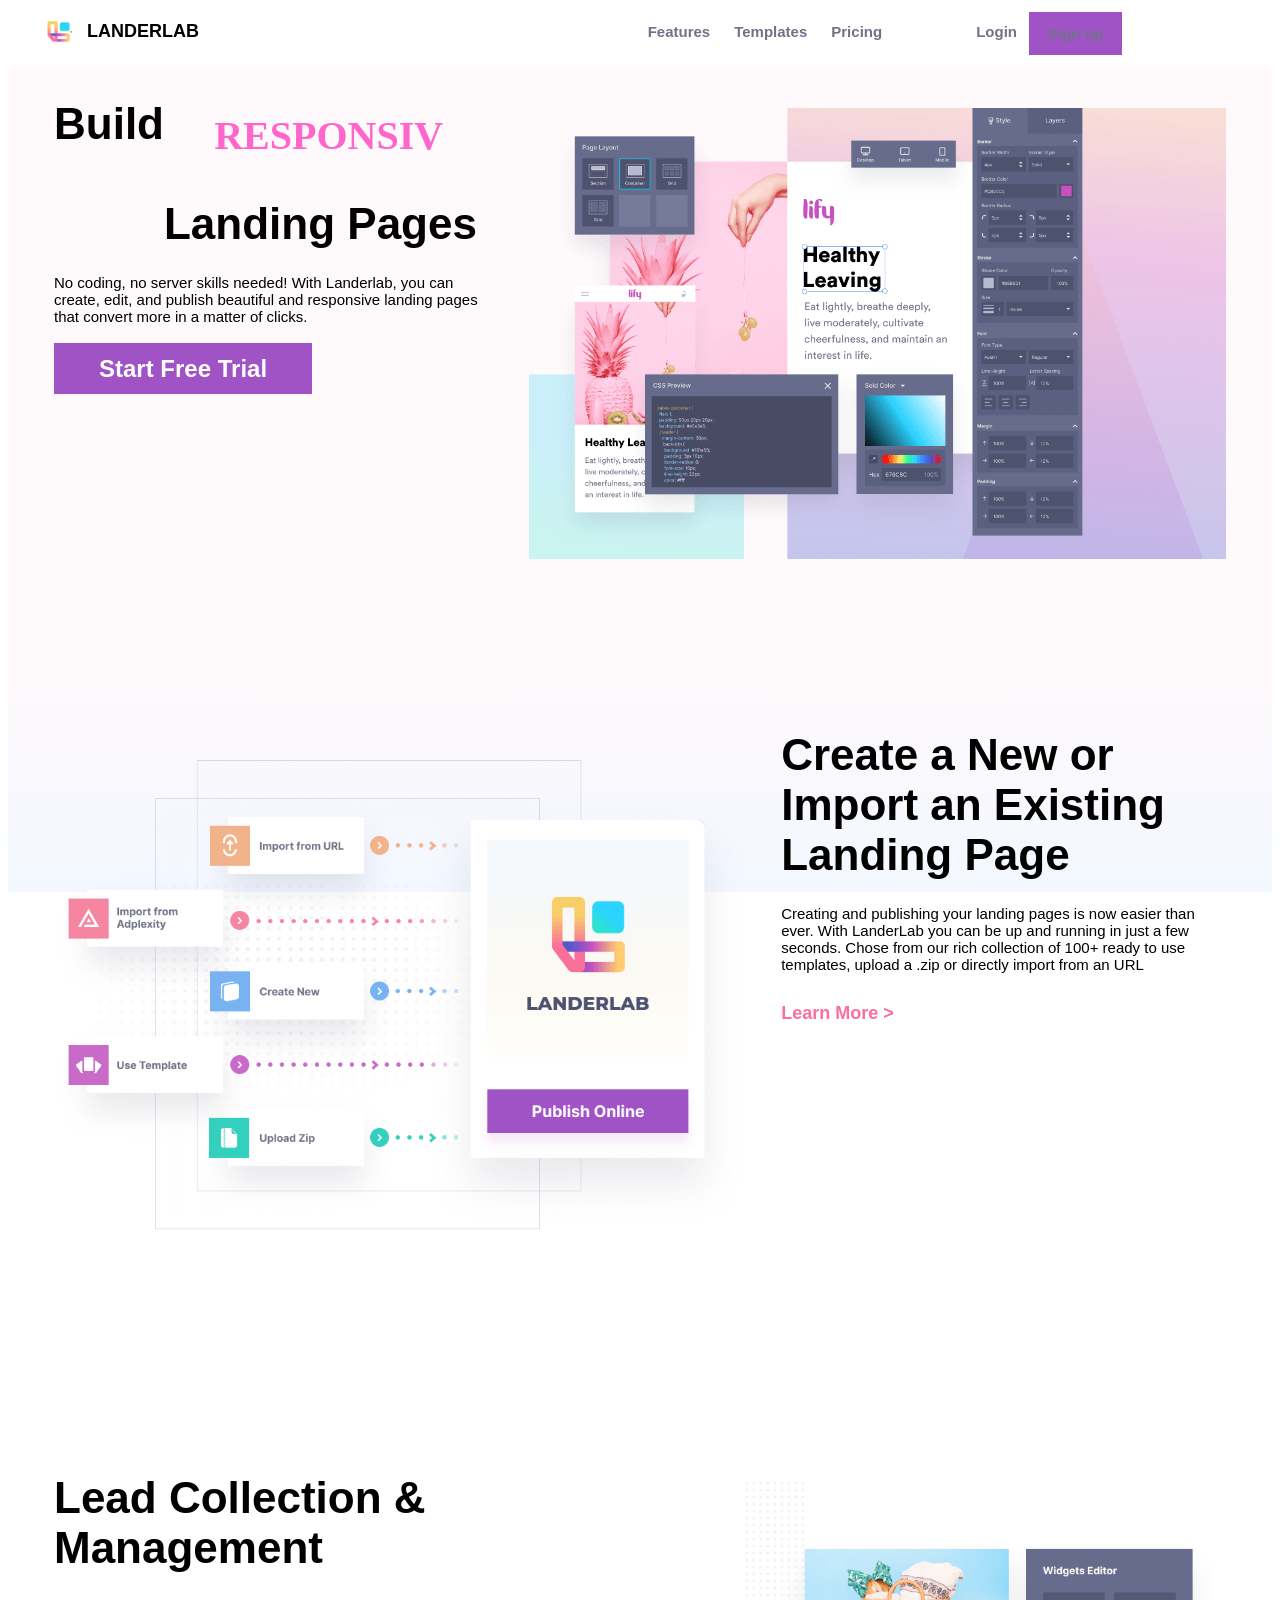
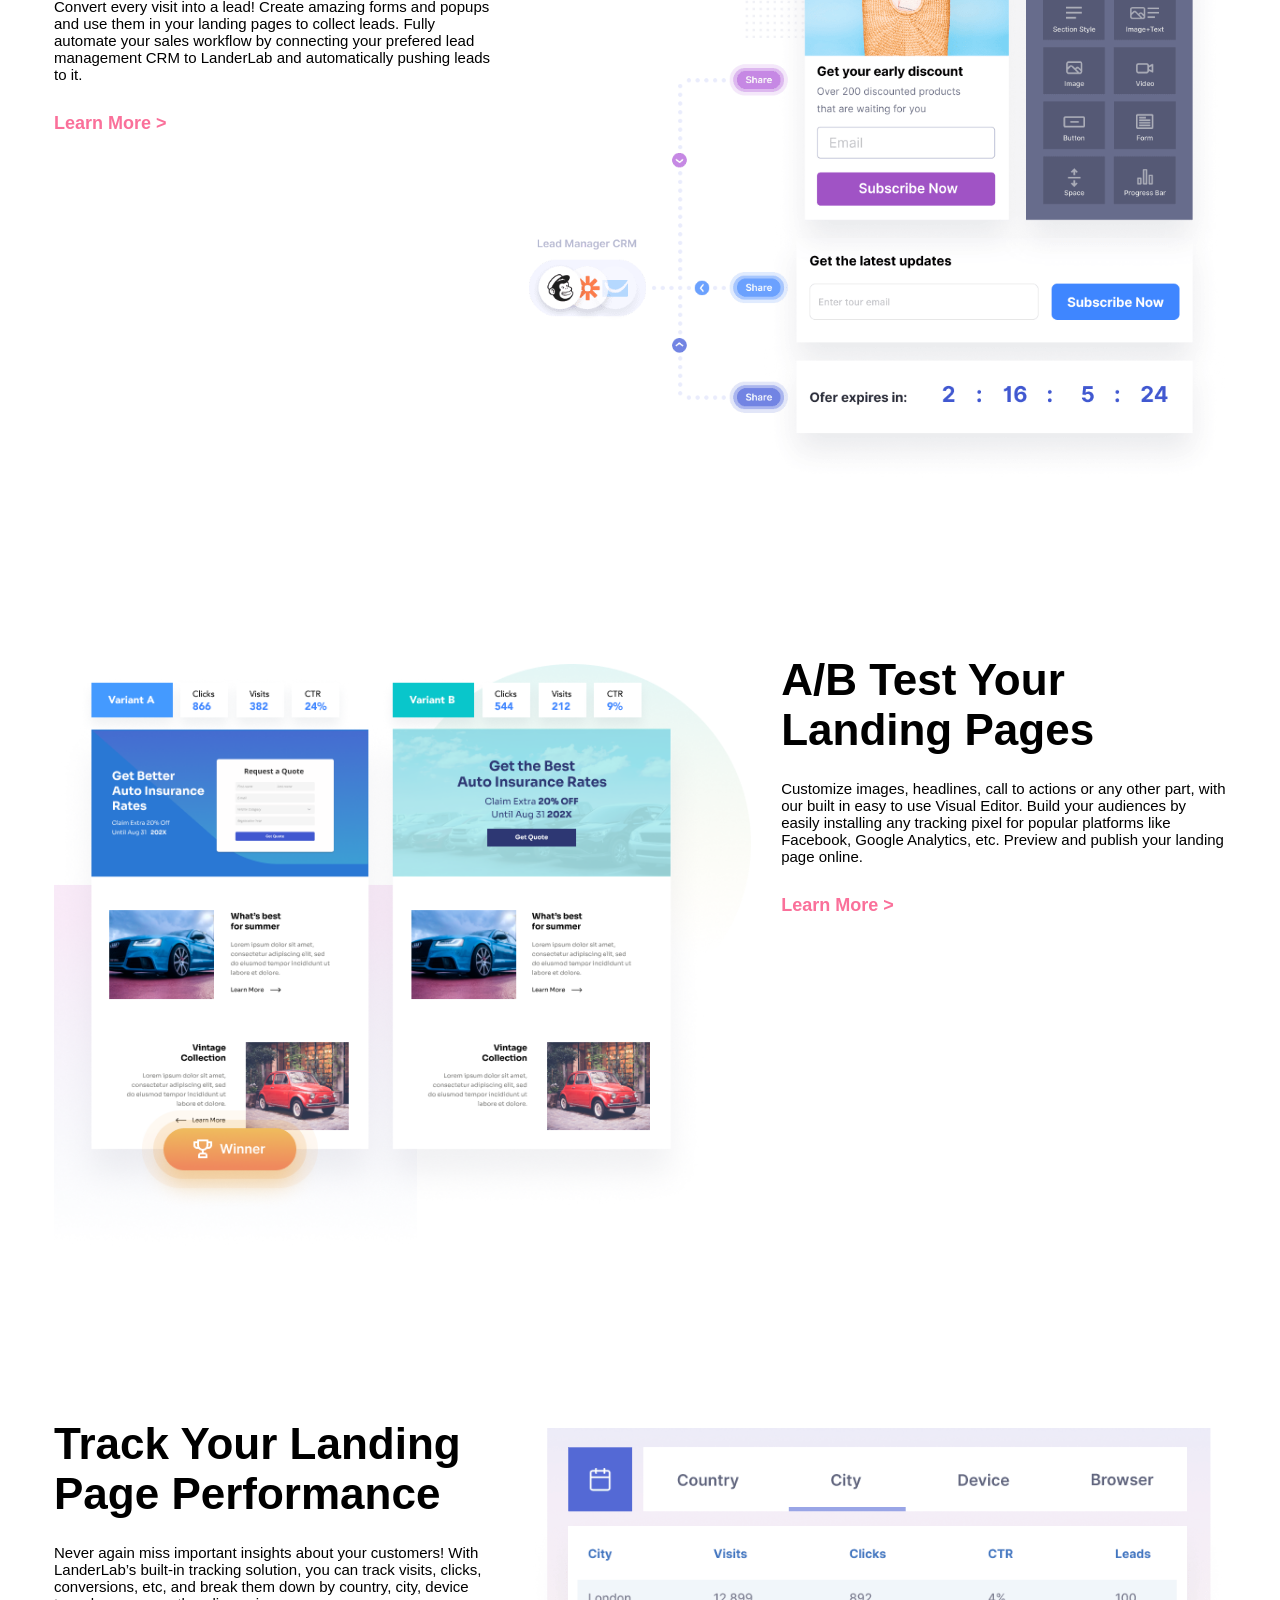
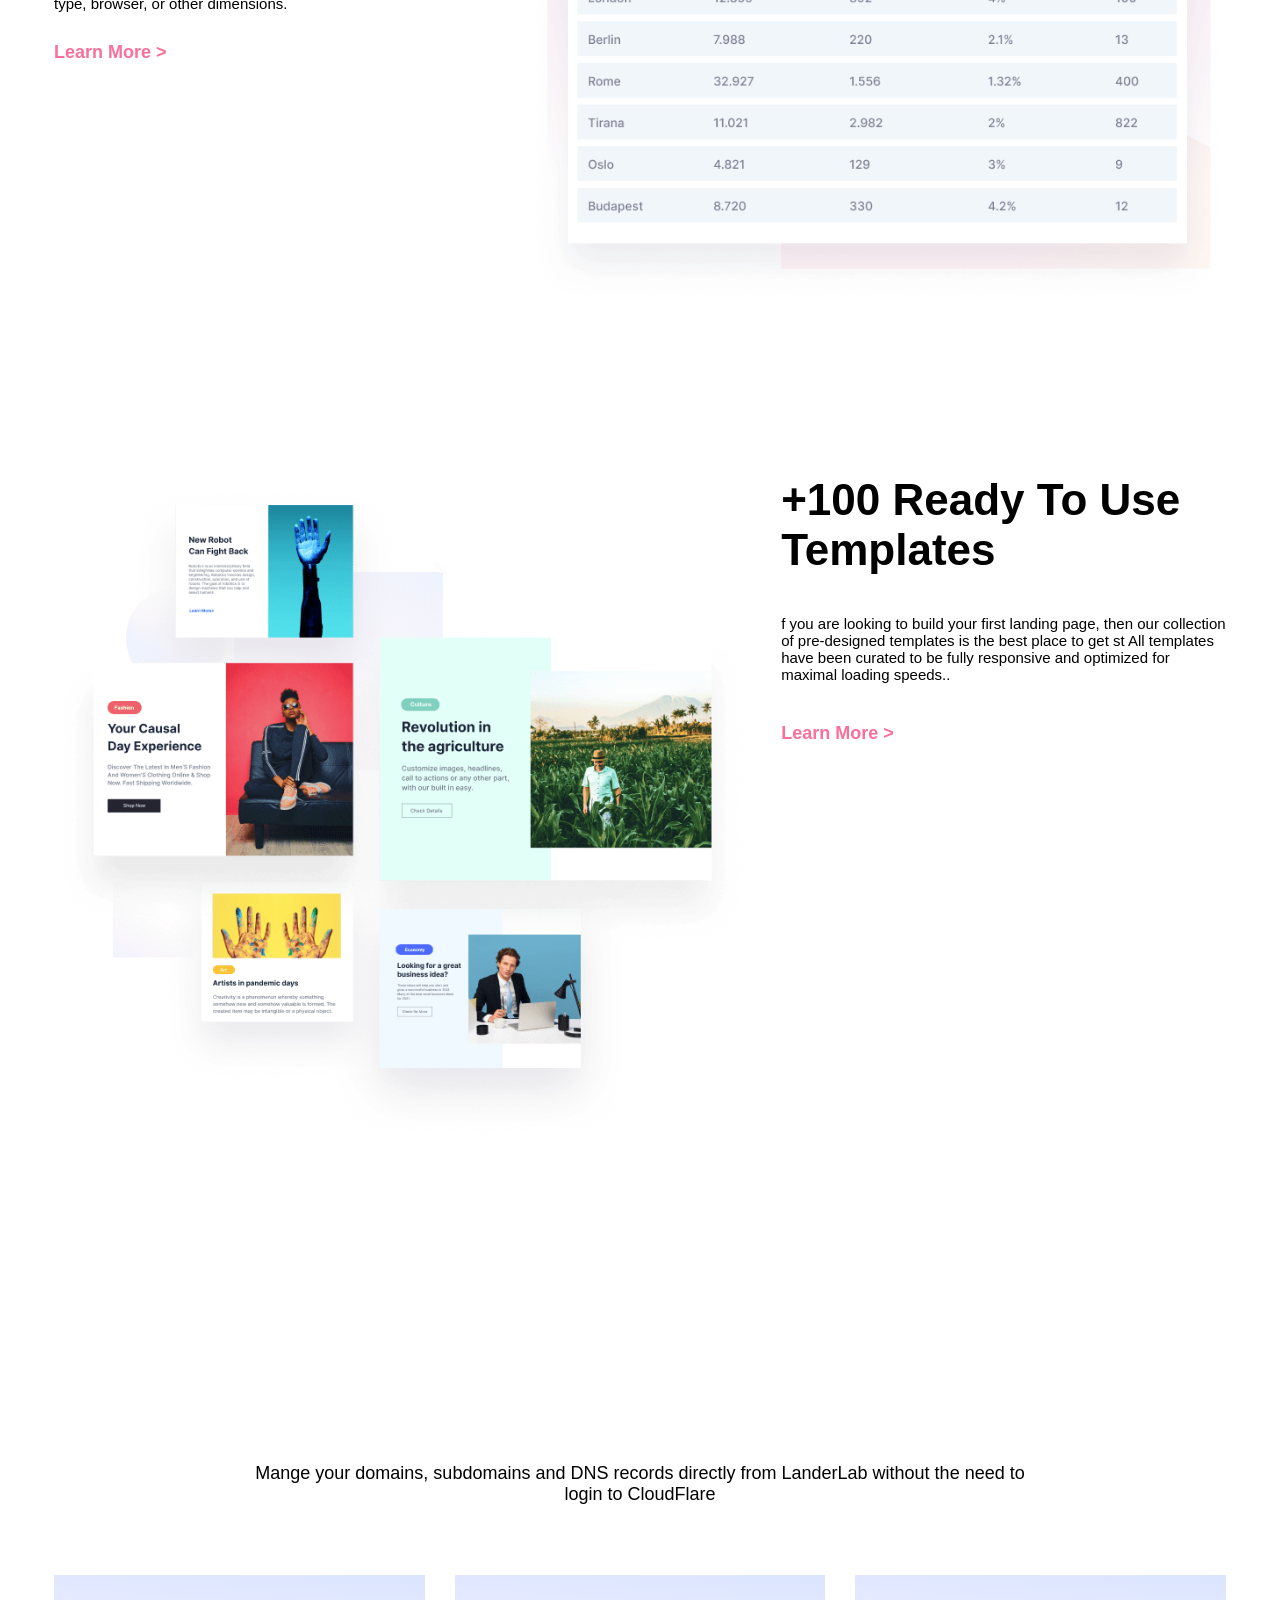
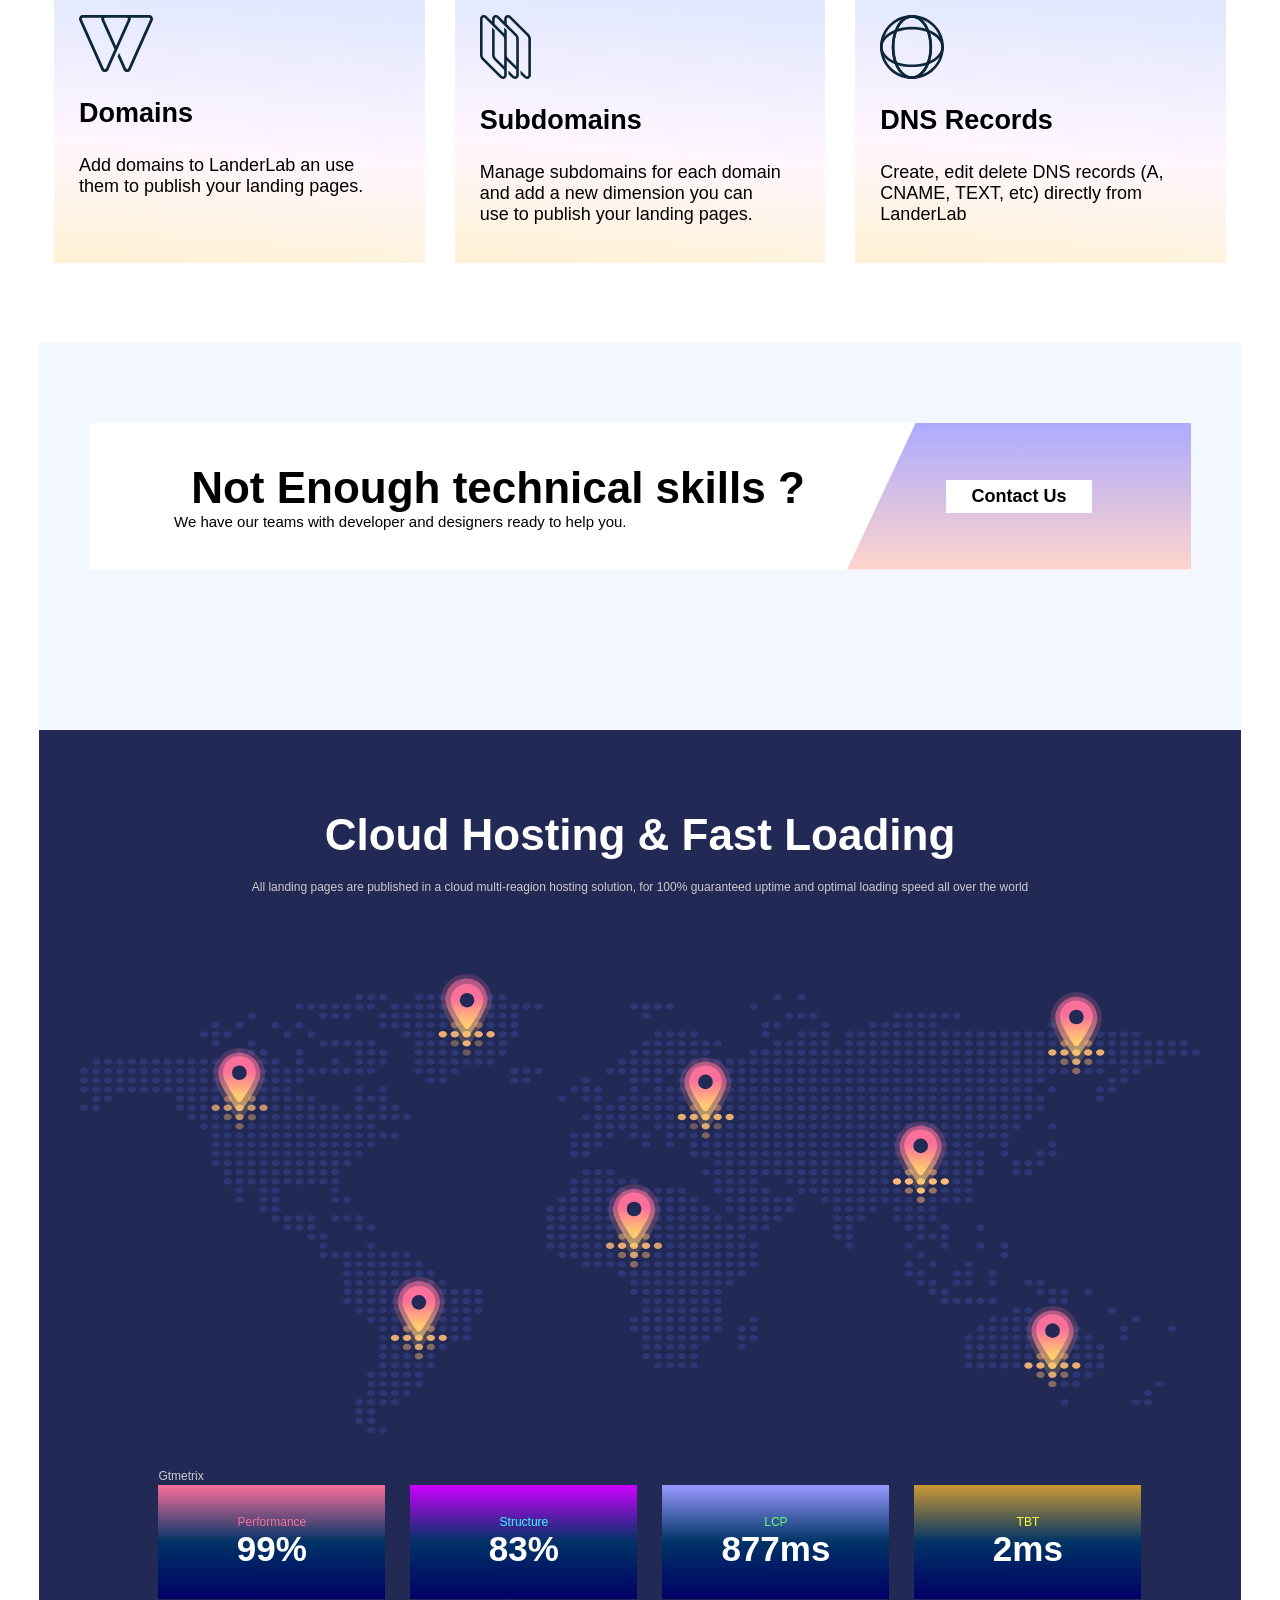
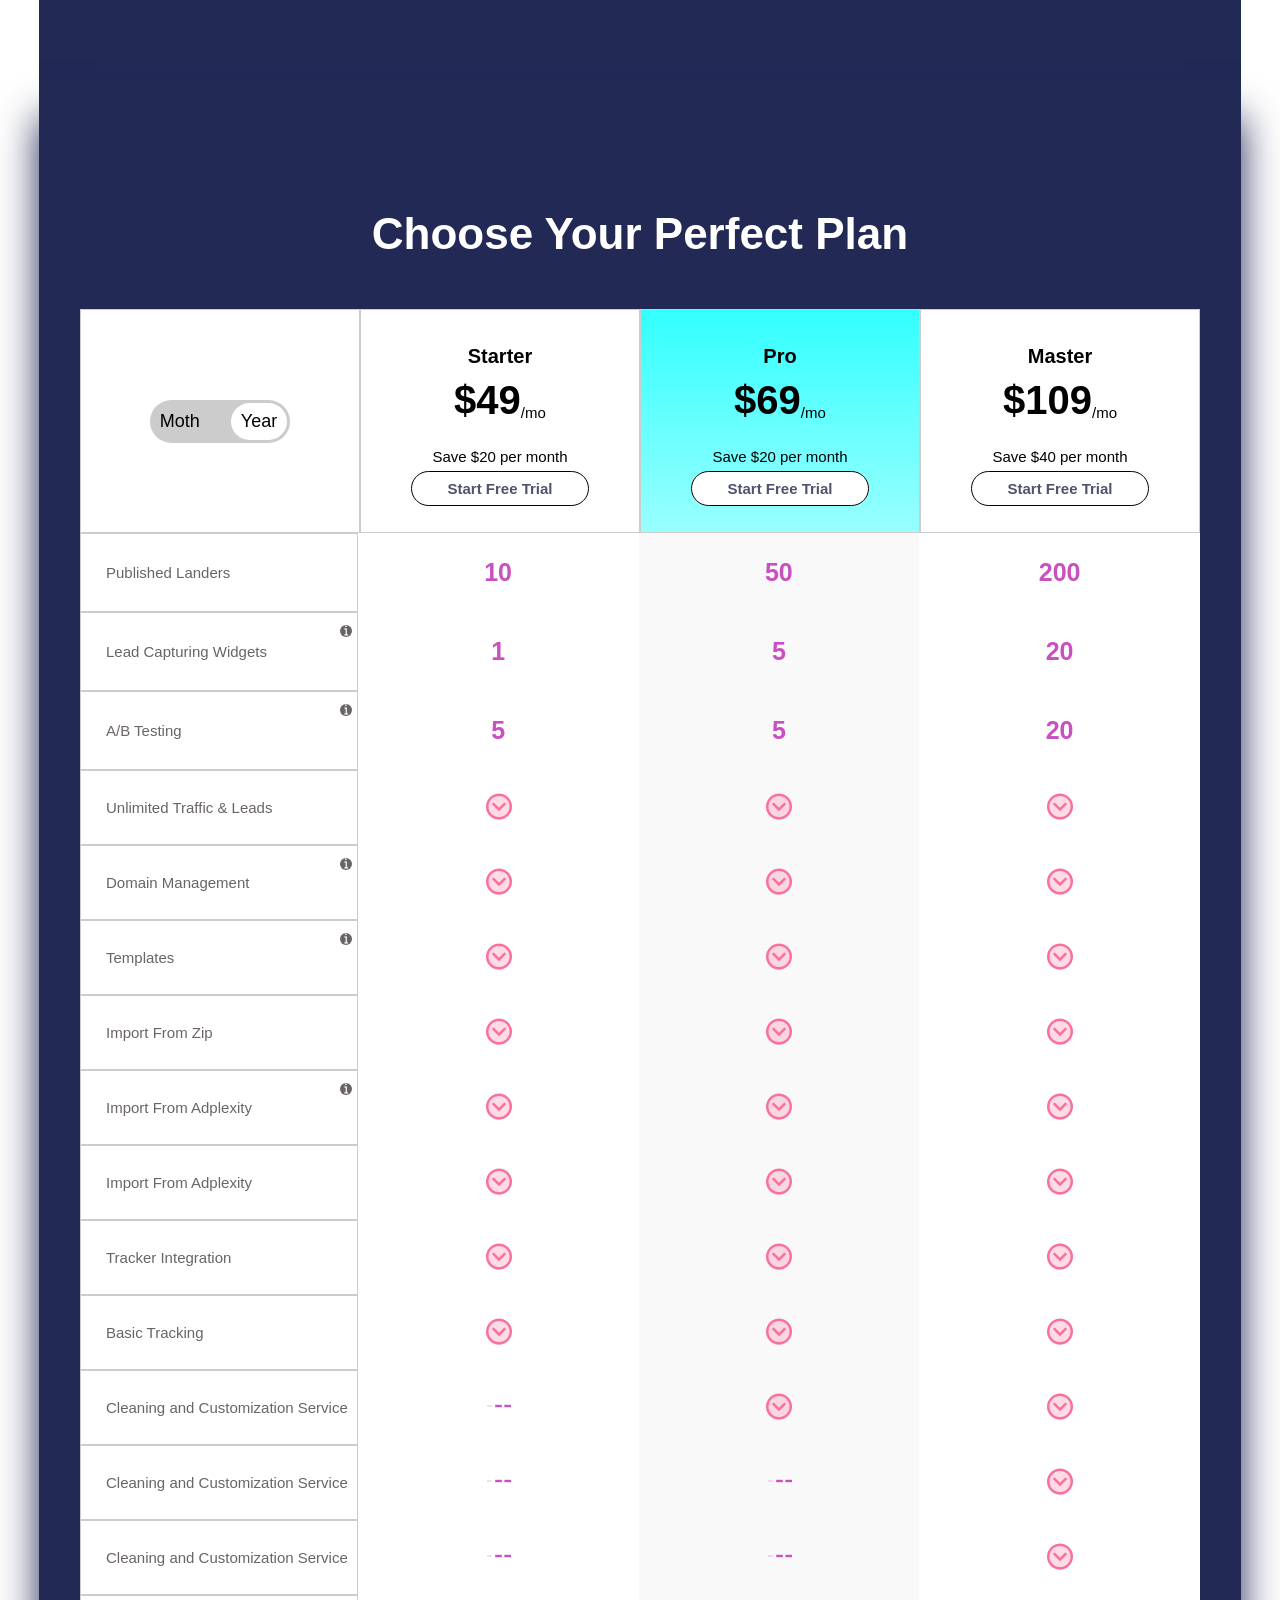
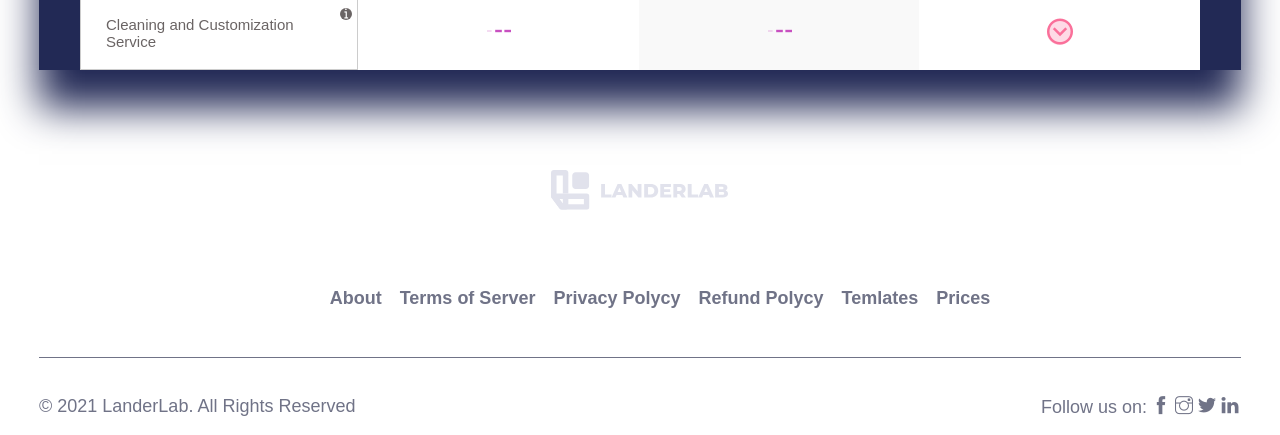
==== index.html @ 1f14fb16 "thuong dăng" ====
<html lang="en">

<head>
    <meta charset="UTF-8">
    <meta http-equiv="X-UA-Compatible" content="IE=edge">
    <meta name="viewport" content="width=device-width, initial-scale=1.0">
    <title>LanderLab</title>
    <link rel="stylesheet" href="Asset/css/style.css">
    <link rel="stylesheet" href="Asset/Iconfont/themify-icons-font/themify-icons/themify-icons.css">
    <link href="/Asset/Images/logo.PNG" rel='shortcut icon'>
    <script src="https://code.jquery.com/jquery-3.6.0.js"
        integrity="sha256-H+K7U5CnXl1h5ywQfKtSj8PCmoN9aaq30gDh27Xc0jk=" crossorigin="anonymous"></script>
</head>
<style>
    @media (min-width:1020px) {
        #headers .icon {
            display: none;
        }


    }

    @media (max-width:1020px) and (min-width:740px) {
        /* chuyển icon khi thu nhỏ */




        #headers .icon {
            display: flex;
            align-items: center;
            justify-content: center;
            font-size: 24px;


        }

        /* .close, .open{
            transition: 0.4s;
        } */
        #close {
            display: none;

        }

        /* .change .close{
            -webkit-transform: rotate(45deg) translate(-8px, -8px);
            transform: rotate(45deg) translate(-8px, -8px);
            
        }
        .change .open{

            -webkit-transform: rotate(-45deg) translate(-9px, 6px);
            transform: rotate(-45deg) translate(-9px, 6px);
        } */




        #header .heahder {
            display: flex;
            text-align: center;
            justify-content: center;
            margin-left: 200px;
        }

        .containerheader {
            display: none;
        }

        #header .login {
            margin-left: 0;
        }

        .nav {
            position: fixed;
            top: 50px;
            left: 0;
            background: rgb(0, 0, 0, 0.4);
            height: 100%;
            width: 100%;
            display: none;
           
        }

        #headers ul {

            position: absolute;
            z-index: 1;  
            top:0;
            bottom: 0;
            background: white;
            display: block;
            float: left;
            text-align: left;
            display: none;
            width: 30%;
            padding: 15px;


        }

        #header ul .signup {
            font-size: 15px;
            background: #a053c5;
            padding: 2px 7px;
            width: 60%;
            border: none;
            color: #f9f9f9;
        }
        #header .signup, .login{
            display: flex;
            text-align: center;
            justify-content: center;

        }

        #headers li {
            margin: 20px 0;
        }

        /* chữu chạy */
        h3 .console-container {


            font-size: 40px;
            text-align: center;
            height: 200px;
            width: 600px;
            display: block;
            position: absolute;
            color: white;
            top: -14%;
            bottom: 0;
            left: -400px;
            right: 0;
            margin: auto;
        }

        .container {
            padding: 0;
            margin: 0;

            box-sizing: border-box;
        }

        .content h3 {
            font-size: 39px;

        }

        .rowdomain {
            display: inline-table;
            margin-bottom: 0;

        }

        .domain {
            width: 45%;
            float: left;
            margin-bottom: 15px;
        }

        .contai {
            display: flex;
            justify-content: center;
            left: 25%;
            position: relative;
        }

        .enough .text {
            padding: 40px 0 40px 70px;

        }

        .enough .text h1 {


            margin: 0;
            font-size: 25px;
        }

        /* Bảng */

        .ChooseYour {
            height: auto;
            padding: 80px 0 100px;
            margin: 0 0 60px;
            background: #222955;
            box-shadow: none;
            box-sizing: border-box;
            border: none;
            z-index: -999;


        }

        .tablechoose {
            display: none;
            background: none;

        }

        .mobi {
            display: block;
            border: none;
            margin: 0;
            padding: 0;
            box-sizing: border-box;

        }

        .tablechoose .star {
            z-index: -999;
            width: 100%;
            margin: 0 0 20px 0;
            height: auto;
            padding: 0;
            border: none;
            background: white;
        }

        .chooserow {
            display: block;
            border: none;
            z-index: 0;
            background: none;

            position: relative;


            box-sizing: border-box;

        }

        .mothyear {
            border: none;
            margin-bottom: 50px;
            background: none;
            width: auto;
            margin: 0;
            margin: -79px 0 0 0;


        }

        .monthspan {
            width: 100%;
            border: none;
            margin: 0;
        }

        .monthspan #moth1,
        #year1 {
            width: 50%;

        }

        .monthspan #year1 {
            background: white;
        }

        .hmo {
            display: inline-block;
            justify-content: center;
            text-align: center;
            padding: 20px 0;
            width: 80%;
            margin: 0;
            border: none;
            z-index: -999;
        }

        .hmo h1 {
            justify-content: center;
            text-align: center;
            color: #222955;
            font-weight: bold;
            padding: 25px 0 0;
            margin: 0 0 15px;
            font-size: 57px;
            display: flex;

        }


        .tablechoose p {
            padding: 0;
            margin: 0 0 25x;
            font-size: 15px;
            color: #3F86FF;
            font-weight: bold;
        }

        .rows {
            border-bottom: 1px solid #707387;
        }

        .rows .col1,
        .col234 {
            width: 50%;

        }

        .rows .col1 {
            border: none;
            padding: 0 25px;
            line-height: 30px;

        }

        .rows .col234 {
            text-align: right;
            padding: 15px 25px;
        }

        .color {
            width: 100%;
            background-image: linear-gradient(#66FFFF, #99FFFF);
        }


        .imgfooter {
            padding: 0 0 0;
        }

        .menufooter {

            padding: 30px 20px;
            margin: 20px 30px;
            float: left;


        }
    }

    @media (max-width:740px) {

        #headers .icon {
            display: flex;
            align-items: center;
            justify-content: center;
            font-size: 24px;
        }


        #header .heahder {
            display: flex;
            text-align: center;
            justify-content: center;
            margin-left: 100px;
        }

        .containerheader {
            display: none;
        }

        #header .login {
            margin-left: 0;
        }

        .nav {
            position: fixed;
            top: 50px;
            left: 0;
            background: rgb(0, 0, 0, 0.4);
            height: 100%;
            width: 100%;
            display: none;
        }

        #headers ul {

            position: absolute;

            top: 5px;
            bottom: 0;
            background: white;
            display: block;
            float: left;
            text-align: left;
            display: none;
            width: 30%;
            padding: 15px;


        }
        #header .signup, .login{
            display: flex;
            text-align: center;
            justify-content: center;

        }


        #headers li {
            margin: 25px 0;
        }

        /* CHỮU CHẠY */
        h3 .console-container {


            font-size: 40px;
            text-align: center;
            height: auto;
            width: auto;
            display: block;
            position: absolute;
            color: white;
            top: 124%;
            bottom: 0;
            left: 5px;
            right: 0;
            margin: auto;
        }

        .container {
            padding: 0;
            margin: 0;

            box-sizing: border-box;
        }

        .content {
            padding: 70px 0 80px;
            display: block;
            position: relative;

        }

        #main .left55 {
            padding: 15px 0;

            width: 100%;

        }

        #main .right45 {
            padding: 15px 0;
            width: 100%;

        }

        #main .left45 {
            padding: 15px 0;
            width: 100%;

        }

        #main .right55 {
            padding: 15px 0;
            width: 100%;

        }

        .content h3 {
            font-size: 39px;
            text-align: center;


        }

        .content p {
            font-size: 15px;
            text-align: center;
            padding: 30px 30px;
            margin: 0;


        }

        .content a {

            text-decoration: none;
            color: #FA709A;

            padding: 6px 24px;
            font-weight: bold;
            background: rgba(250, 112, 154, .2);

            border-radius: 50px;
        }

        .btn {
            width: auto;
            display: flex;
            justify-content: center;
            text-align: center;
        }


        .rowdomain {
            display: inline-table;
            margin-bottom: 0;

        }

        .domain {
            width: 90%;
            margin-bottom: 15px;
            left: 20%;
            justify-content: center;
        }

        .domains p {

            margin: 0;
            padding: 20px 50px;
            text-align: center;
        }




        .enoughs {

            padding: 80px 20px 160px;
            background: rgba(81, 145, 255, .07) 18.91%;
            ;
        }

        .enough {
            display: block;
            background: white;
            box-sizing: border-box;
        }

        .enoughtext {
            padding: 0 15px;


        }

        .enough .text {
            width: 100%;
            padding: 15px;
        }

        .enough .text h1 {
            margin: 0;
            text-align: center;
        }

        .enough .text p {
            margin: 0;
            font-size: 15px;
        }

        .enough .btn {
            height: 180px;

            width: 93%;
            padding: 0 16px;
            background-image: linear-gradient(#acaaff, #ffd4cb);
            clip-path: polygon(0 0, 0 100%, 100% 100%, 100% 40%);
            /* cah doc */
            align-items: center;
            justify-items: center;
            display: flex;
            /* canh ngang */
            text-align: center;
            justify-content: center;


        }

        .cloud .textimg {
            padding: 0 15px;
            margin: 0;

        }

        .cloud .text {
            padding: 0;
        }

        .row {
            text-align: center;
            display: inline-table;
            justify-content: center;
            width: 100%;
            margin-left: 30px;

            box-sizing: border-box;

        }

        .cell {
            justify-content: center;
            text-align: center;
            display: flex;
            float: left;
            width: 42%;
            margin: 0 10px 10px 0;



        }

        .chooserow {
            display: inline-table;

            z-index: 0;

            top: 70px;
            background: white;
            box-sizing: border-box;
        }

        .tablechoose .star,
        .mothyear {
            padding: 5px 5px;
            text-align: center;
            border: 1px solid #ccc;
            width: 100%;
            box-sizing: border-box;

        }

        /* Bangr */
        .ChooseYour {
            height: auto;
            padding: 80px 10px 100px;
            margin: 0 0 50px;
            background: #222955;
            box-shadow: none;
            box-sizing: border-box;
            border: none;
            z-index: -999;


        }

        .tablechoose {
            display: none;
            background: none;

        }

        .mobi {
            display: block;
            border: none;
            margin: 0;
            padding: 0;
            box-sizing: border-box;
            z-index: 0;

        }

        .tablechoose .star {
            z-index: -999;
            width: 100%;
            margin: 0 0 20px 0;
            height: auto;
            padding: 0;
            border: none;
            background: white;
        }

        .chooserow {
            display: block;
            border: none;
            z-index: 0;
            background: none;
            position: relative;
            box-sizing: border-box;

        }

        .ChooseYour .text {
            padding: 0;
            margin: 0;


        }

        .mothyear {
            border: none;
            margin-bottom: 50px;
            background: none;
            width: auto;
            margin: 0;
            margin: -79px 0 0 0;


        }

        .monthspan {
            width: 100%;
            border: none;
            margin: 0;
        }

        .monthspan #moth1,
        #year1 {
            width: 50%;

        }

        .monthspan #year1 {
            background: white;
        }

        .hmo {
            display: inline-block;
            justify-content: center;
            text-align: center;
            padding: 20px 0;
            width: 80%;
            margin: 0;
            border: none;
            z-index: -999;
        }

        .hmo h1 {
            justify-content: center;
            text-align: center;
            color: #222955;
            font-weight: bold;
            padding: 25px 0 0;
            margin: 0 0 15px;
            font-size: 57px;
            display: flex;

        }


        .tablechoose p {
            padding: 0;
            margin: 0 0 25x;
            font-size: 15px;
            color: #3F86FF;
            font-weight: bold;
        }

        .rows {
            border-bottom: 1px solid #707387;
        }



        .rows .col1 {
            width: 90%;
            border: none;
            padding: 0 25px;
            line-height: 30px;
            text-align: left;

        }

        .rows .col234 {
            width: 10%;
            text-align: right;
            padding: 15px 25px;
        }

        .color {
            width: 100%;
            background-image: linear-gradient(#66FFFF, #99FFFF);
        }


        .imgfooter {
            padding: 0 15px 0;
        }

        .menufooter ul {
            text-align: center;
            justify-content: center;
            padding: 0;

            display: inline-table;
            float: right;

            box-sizing: border-box;
        }


        .menufooter {


            text-align: center;
            justify-content: center;
            box-sizing: border-box;


            padding: 30px 10px;
            margin: 20px 20px;



        }

        .menufooter li {
            display: inline-table;
            text-align: center;

        }

        .copyright {
            display: block;
            color: #707387;
        }

        .copyright ul {
            position: absolute;
            left: 0;
            list-style-type: none;
            display: flex;
            padding-left: 15px;

        }


    }
</style>

<body>
    <div id="main">
        <header id="headers" class="headers">
            <div id="header">
                <a class="icon" onclick="changeicon">
                    <i id="open" class=" ti-menu-alt"></i>
                    <i id="close" class=" ti-close"></i>

                </a>
                <div class="heahder">
                    <img src="/Asset/Images/logo.PNG" alt="">
                    LANDERLAB
                </div>
                <div class="containerheader"></div>
                <div class="nav">
                    <ul class="fooheader">
                        <div class="iconclose"><i class="ti-close"></i></div>
                        <li class="fetures"> <a href="">Features </a> </li>
                        <li class="templates"><a href="">Templates</a></li>
                        <li class="pricing"><a href="">Pricing</a></li>
                        <li class="login"><a href="">Login</a></li>
                        <li class="signup"><a href="">Sign up</a></li>


                    </ul>

                </div>
            </div>
        </header>
        <div class="container">

            <div class="content">
                <div class="left45  contenttext">
                    &emsp;
                    &numsp;
                    <h3>Build
                        <div class='console-container'>
                            <span id='text'></span>
                            <div class='console-underscore' id='console'>;

                            </div>

                        </div>
                        </br> </br>
                        Landing Pages
                    </h3>
                    <p>No coding, no server skills needed! With Landerlab, you can create, edit,
                        and publish beautiful and responsive landing pages that convert more in a matter of clicks.</p>
                    <a class="build  btn" href="">Start Free Trial</a>
                </div>
                <img class="right55" src="/Asset/Images/build.png" alt="">
            </div>
            <!-- create -->
            <div class="content">
                <img class="right55" src="/Asset/Images/create.png" alt="">
                <div class="right45 contenttext">
                    &emsp;
                    &numsp;
                    <h3>Create a New or Import an Existing Landing Page
                    </h3>
                    <p>Creating and publishing your landing pages is now easier than ever.
                        With LanderLab you can be up and running in just a few seconds. Chose from our rich
                        collection of 100+ ready to use templates, upload a .zip or directly import from an URL</p>
                    <div class="btn"> <a href="">Learn More ></a></div>
                </div>
            </div>
            <!-- lead -->
            <div class="content">
                <div class="left45 contenttext">
                    &emsp;
                    &numsp;
                    <h3>Lead Collection & Management</h3>
                    <p>Convert every visit into a lead! Create amazing forms and popups and use them in
                        your landing pages to collect leads. Fully automate your sales workflow by
                        connecting your prefered lead management CRM to
                        LanderLab and automatically pushing leads to it.</p>
                    <div class="btn"><a href="">Learn More ></a></div>

                </div>

                <img class="right55 " src="/Asset/Images/lead.png" alt="">
                <div class="nen"></div>


            </div>
            <!-- A/B -->
            <div class="content">
                <img class="right55" src="/Asset/Images/Ab.png" alt="">
                <div class="right45 contenttext">
                    &emsp;
                    &numsp;
                    <h3>A/B Test Your Landing Pages
                    </h3>
                    <p>Customize images, headlines, call to actions or any other part,
                        with our built in easy to use Visual Editor. Build your audiences
                        by easily installing any tracking pixel for popular platforms like Facebook, Google Analytics,
                        etc.
                        Preview and publish your landing page online.</p>
                    <div class="btn"> <a href="">Learn More ></a></div>
                </div>
            </div>
            <!-- Track -->
            <div class="content">
                <div class="left45 contenttext">
                    &emsp;
                    &numsp;
                    <h3>Track Your Landing Page Performance</h3>
                    <p>Never again miss important insights about your customers!
                        With LanderLab’s built-in tracking solution, you can track visits,
                        clicks, conversions, etc, and break them down by country,
                        city, device type, browser, or other dimensions.</p>
                    <div class="btn"><a href="">Learn More ></a></div>

                </div>
                <img class="right55 " src="/Asset/Images/track.png" alt="">

            </div>
            <!-- +100 -->
            <div class="content">
                <img class="right55" src="/Asset/Images/+100.png" alt="">
                <div class="right45 contenttext">
                    &emsp;
                    &numsp;
                    <h3>+100 Ready To Use Templates
                    </h3>
                    <p class="ready">f you are looking to build your first landing page,
                        then our collection of pre-designed templates is the best place to get st
                        All templates have been curated to be fully responsive
                        and optimized for maximal loading speeds..</p>
                    <div class="btn"> <a href="">Learn More ></a></div>
                </div>

            </div>
            <div class="DomainMa">
                <div class="DomainManagement">
                    <div class="domains">
                        <h1>Domain Management</h1>
                        <p class="domaintext">Mange your domains,
                            subdomains and DNS records directly from LanderLab without the need
                            to login to CloudFlare</p>
                    </div>
                </div>
                <div class="rowdomain">
                    <!-- Domains -->
                    <div class="domain">
                        <div class="coldomain  ">
                            <div class="icon"> <img src="/Asset/Images/domainsvg.svg" alt=""></div>
                            <h2>Domains</h2>
                            <p>Add domains to LanderLab an use them to publish your landing pages. &emsp;</p>
                            &emsp;
                        </div>

                    </div>
                    <!-- SubDomains -->
                    <div class="domain ">
                        <div class="coldomain">
                            <div class="icon"> <img src="/Asset/Images/subdomain.svg" alt=""></div>
                            <h2>Subdomains</h2>
                            <p>Manage subdomains for each domain and add a new dimension
                                you can use to publish your landing pages.</p>
                        </div>

                    </div>
                    <!-- DNS Records -->
                    <div class="domain contai">
                        <div class="coldomain ">
                            <div class="icon"><img src="/Asset/Images/DNS.svg" alt=""></div>
                            <h2>DNS Records</h2>
                            <p>Create, edit delete DNS records (A, CNAME, TEXT, etc) directly from LanderLab</p>
                            &emsp;
                        </div>

                    </div>
                </div>

            </div>
            <div class="enoughs">

                <div class="enough">
                    <div class="enoughtext">
                        <div class="text">
                            <h1>Not Enough technical skills ?</h1>
                            <p>We have our teams with developer and designers ready to help you.</p>
                        </div>
                    </div>
                    <div class="btn btna"><a href="">Contact Us</a></div>
                </div>
            </div>
            <div class="cloud">
                <div class="textimg">
                    <div class="text">
                        <h1>Cloud Hosting & Fast Loading</h1>
                        <p class="textcloud">All landing pages are published in a cloud multi-reagion hosting solution,
                            for 100% guaranteed uptime and optimal loading speed all over the world</p>
                    </div>
                    <img src="/Asset/Images/cloud.svg" alt="">

                    <div class="Gtmetrix">
                        <div>
                            <p>Gtmetrix</p>
                        </div>
                    </div>
                    </br>
                    <div class="row">
                        <div class="cell cell1">
                            <div class="celltext">
                                <p>Performance</p>
                                <h1>99%</h1>
                            </div>

                        </div>
                        <div class="cell cell2">
                            <div class="celltext">
                                <p>Structure</p>
                                <h1>83%</h1>
                            </div>

                        </div>
                        <div class="cell cell3">
                            <div class="celltext">
                                <p>LCP</p>
                                <h1>877ms</h1>
                            </div>

                        </div>
                        <div class="cell cell4">
                            <div class="celltext">
                                <p>TBT</p>
                                <h1>2ms</h1>
                            </div>

                        </div>


                    </div>
                </div>
            </div>
            <div class="ChooseYour">
                <div class="text">
                    <h1>Choose Your Perfect Plan</h1>
                    <div class="tablechoose" id="tablechoose">
                        <div class="chooserow">
                            <div class="mothyear">
                                <div class="monthspan">
                                    <span id="moth">Moth</span>
                                    &emsp;

                                    <span id="year">Year</span>

                                </div>
                            </div>
                            <!-- strater -->
                            <div class="star">
                                <h2>Starter</h2>
                                <div class="hmo">
                                    <h1 id="the1">$49</h1>
                                    <p class="mo">/mo</p>
                                </div>
                                <p id="div1">Save $20 per month</p>
                                <a href=""> Start Free Trial</a>
                            </div>

                            <!-- pro -->

                            <div class="star color">
                                <h2>Pro</h2>
                                <div class="hmo">
                                    <h1 id="the2">$69</h1>
                                    <p class="mo">/mo</p>
                                </div>
                                <p id="div2">Save $20 per month</p>
                                <a href=""> Start Free Trial</a>
                            </div>
                            <!-- Master -->
                            <div class="star">
                                <h2>Master</h2>
                                <div class="hmo">
                                    <h1 id="the3">$109</h1>
                                    <p class="mo">/mo</p>
                                </div>
                                <p id="div3">Save $40 per month</p>
                                <a href=""> Start Free Trial</a>
                            </div>
                        </div>
                        <!-- 1 -->
                        <div class="rows">
                            <div class="col1">Published Landers</div>
                            <div class="col234">10</div>
                            <div class="col234 col23">50</div>
                            <div class="col234">200</div>
                        </div>
                        <!-- 2 -->
                        <div class="rows">
                            <div class="col1">Lead Capturing Widgets<i class="ti-info"></i></div>
                            <div class="col234">1</div>
                            <div class="col234 col23">5</div>
                            <div class="col234">20</div>
                        </div>
                        <!-- 3 -->
                        <div class="rows">
                            <div class="col1">A/B Testing<i class="ti-info"></i></div>
                            <div class="col234">5</div>
                            <div class="col234 col23">5</div>
                            <div class="col234">20</div>
                        </div>
                        <!-- 4 -->
                        <div class="rows">
                            <div class="col1">Unlimited Traffic & Leads</div>
                            <div class="col234"><i class="ti-arrow-circle-down"></i></div>
                            <div class="col234 col23"><i class="ti-arrow-circle-down"></i></div>
                            <div class="col234"><i class="ti-arrow-circle-down"></i></div>
                        </div>
                        <!-- 5 -->
                        <div class="rows">
                            <div class="col1">Domain Management<i class="ti-info"></i></div>
                            <div class="col234"><i class="ti-arrow-circle-down"></i></div>
                            <div class="col234 col23"><i class="ti-arrow-circle-down"></i></div>
                            <div class="col234"><i class="ti-arrow-circle-down"></i></div>
                        </div>
                        <!-- 6 -->
                        <div class="rows">
                            <div class="col1">Templates <i class="ti-info"></i></div>
                            <div class="col234"><i class="ti-arrow-circle-down"></i></div>
                            <div class="col234 col23"><i class="ti-arrow-circle-down"></i></div>
                            <div class="col234"><i class="ti-arrow-circle-down"></i></div>
                        </div>
                        <!-- 7 -->
                        <div class="rows">
                            <div class="col1">Import From Zip</div>
                            <div class="col234"><i class="ti-arrow-circle-down"></i></div>
                            <div class="col234 col23"><i class="ti-arrow-circle-down"></i></div>
                            <div class="col234"><i class="ti-arrow-circle-down"></i></div>
                        </div>
                        <!-- 8 -->
                        <div class="rows">
                            <div class="col1">Import From Adplexity<i class="ti-info"></i></div>
                            <div class="col234"><i class="ti-arrow-circle-down"></i></div>
                            <div class="col234 col23"><i class="ti-arrow-circle-down"></i></div>
                            <div class="col234"><i class="ti-arrow-circle-down"></i></div>
                        </div>
                        <!-- 9 -->
                        <div class="rows">
                            <div class="col1">Import From Adplexity</div>
                            <div class="col234"><i class="ti-arrow-circle-down"></i></div>
                            <div class="col234 col23"><i class="ti-arrow-circle-down"></i></div>
                            <div class="col234"><i class="ti-arrow-circle-down"></i></div>
                        </div>
                        <!-- 10 -->
                        <div class="rows">
                            <div class="col1">Tracker Integration</div>
                            <div class="col234"><i class="ti-arrow-circle-down"></i></div>
                            <div class="col234 col23"><i class="ti-arrow-circle-down"></i></div>
                            <div class="col234"><i class="ti-arrow-circle-down"></i></div>
                        </div>
                        <!-- 11 -->
                        <div class="rows">
                            <div class="col1">Basic Tracking</div>
                            <div class="col234"><i class="ti-arrow-circle-down"></i></div>
                            <div class="col234 col23"><i class="ti-arrow-circle-down"></i></div>
                            <div class="col234"><i class="ti-arrow-circle-down"></i></div>
                        </div>
                        <!-- 12 -->
                        <div class="rows">
                            <div class="col1">Cleaning and Customization Service </div>
                            <div class="col234 iconline"><i class="ti-line-dashed"></i></div>
                            <div class="col234 col23"><i class="ti-arrow-circle-down"></i></div>
                            <div class="col234"><i class="ti-arrow-circle-down"></i></div>
                        </div>
                        <!-- 13 -->
                        <div class="rows">
                            <div class="col1">Cleaning and Customization Service</div>
                            <div class="col234 iconline"><i class="ti-line-dashed"></i></div>
                            <div class="col234 col23 iconline"><i class="ti-line-dashed"></i></div>
                            <div class="col234"><i class="ti-arrow-circle-down"></i></div>
                        </div>
                        <!-- 14 -->
                        <div class="rows">
                            <div class="col1">Cleaning and Customization Service</div>
                            <div class="col234 iconline"><i class="ti-line-dashed"></i></div>
                            <div class="col234 col23 iconline"><i class="ti-line-dashed"></i></div>
                            <div class="col234"><i class="ti-arrow-circle-down"></i></div>
                        </div>
                        <!-- 15 -->
                        <div class="rows">
                            <div class="col1">Cleaning and Customization Service <i class="ti-info"></i></div>
                            <div class="col234 iconline"><i class="ti-line-dashed"></i></div>
                            <div class="col234 col23 iconline"><i class="ti-line-dashed"></i></div>
                            <div class="col234 "><i class="ti-arrow-circle-down"></i></div>
                        </div>

                    </div>
                    <!-- mobidhshsngfgydusjakznxbvfg -->
                    <div class="mobi tablechoose" id="mobi">
                        <div class="chooserow">
                            <div class="mothyear">
                                <div class="monthspan">
                                    <span id="moth1">Moth</span>
                                    &emsp;

                                    <span id="year1">Year</span>

                                </div>
                            </div>
                            <!-- strater -->
                            <div class="star">
                                <div class="hmo">
                                    <h1 id="them1">$49</h1>
                                    <p id="divm1">Save $20/mo</p>
                                    <a href=""> Start Free Trial</a>
                                </div>
                                <div class="rows">
                                    <div class="col1">Published Landers</div>
                                    <div class="col234">10</div>
                                </div>
                                <!-- 2 -->
                                <div class="rows">
                                    <div class="col1">Lead Capturing Widgets</div>
                                    <div class="col234">1</div>
                                </div>
                                <!-- 3 -->
                                <div class="rows">
                                    <div class="col1">A/B Testing</div>
                                    <div class="col234">5</div>
                                </div>
                                <!-- 4 -->
                                <div class="rows">
                                    <div class="col1">Unlimited Traffic & Leads</div>
                                    <div class="col234"><i class="ti-arrow-circle-down"></i></div>
                                </div>
                                <!-- 5 -->
                                <div class="rows">
                                    <div class="col1">Domain Management</div>
                                    <div class="col234"><i class="ti-arrow-circle-down"></i></div>
                                </div>
                                <!-- 6 -->
                                <div class="rows">
                                    <div class="col1">Templates </div>
                                    <div class="col234"><i class="ti-arrow-circle-down"></i></div>
                                </div>
                                <!-- 7 -->
                                <div class="rows">
                                    <div class="col1">Import From Zip</div>
                                    <div class="col234"><i class="ti-arrow-circle-down"></i></div>
                                </div>
                                <!-- 8 -->
                                <div class="rows">
                                    <div class="col1">Import From Adplexity</div>
                                    <div class="col234"><i class="ti-arrow-circle-down"></i></div>
                                </div>
                                <!-- 9 -->
                                <div class="rows">
                                    <div class="col1">Import From Adplexity</div>
                                    <div class="col234"><i class="ti-arrow-circle-down"></i></div>
                                </div>
                                <!-- 10 -->
                                <div class="rows">
                                    <div class="col1">Tracker Integration</div>
                                    <div class="col234"><i class="ti-arrow-circle-down"></i></div>
                                </div>
                                <!-- 11 -->
                                <div class="rows">
                                    <div class="col1">Basic Tracking</div>
                                    <div class="col234"><i class="ti-arrow-circle-down"></i></div>
                                </div>
                                <!-- 12 -->
                                <div class="rows">
                                    <div class="col1">Cleaning and Customization Service </div>
                                    <div class="col234 iconline"><i class="ti-line-dashed"></i></div>
                                </div>
                                <!-- 13 -->
                                <div class="rows">
                                    <div class="col1">Cleaning and Customization Service</div>
                                    <div class="col234 iconline"><i class="ti-line-dashed"></i></div>
                                </div>
                                <!-- 14 -->
                                <div class="rows">
                                    <div class="col1">Cleaning and Customization Service</div>
                                    <div class="col234 iconline"><i class="ti-line-dashed"></i></div>
                                </div>
                                <!-- 15 -->
                                <div class="rows">
                                    <div class="col1">Cleaning and Customization Service </div>
                                    <div class="col234 iconline"><i class="ti-line-dashed"></i></div>
                                </div>


                            </div>
                            &emsp;

                            <!-- pro -->
                            <div class="star">
                                <div class="hmo color">
                                    <h1 id="them2">$69</h1>
                                    <p id="divm2">Save $20/mo</p>
                                    <a href=""> Start Free Trial</a>
                                </div>
                                <div class="rows">
                                    <div class="col1">Published Landers</div>
                                    <div class="col234">50</div>
                                </div>
                                <!-- 2 -->
                                <div class="rows">
                                    <div class="col1">Lead Capturing Widgets</i></div>
                                    <div class="col234">5</div>
                                </div>
                                <!-- 3 -->
                                <div class="rows">
                                    <div class="col1">A/B Testing</i></div>
                                    <div class="col234">5</div>
                                </div>
                                <!-- 4 -->
                                <div class="rows">
                                    <div class="col1">Unlimited Traffic & Leads</div>
                                    <div class="col234"><i class="ti-arrow-circle-down"></i></div>
                                </div>
                                <!-- 5 -->
                                <div class="rows">
                                    <div class="col1">Domain Management</div>
                                    <div class="col234"><i class="ti-arrow-circle-down"></i></div>
                                </div>
                                <!-- 6 -->
                                <div class="rows">
                                    <div class="col1">Templates </div>
                                    <div class="col234"><i class="ti-arrow-circle-down"></i></div>
                                </div>
                                <!-- 7 -->
                                <div class="rows">
                                    <div class="col1">Import From Zip</div>
                                    <div class="col234"><i class="ti-arrow-circle-down"></i></div>
                                </div>
                                <!-- 8 -->
                                <div class="rows">
                                    <div class="col1">Import From Adplexity</div>
                                    <div class="col234"><i class="ti-arrow-circle-down"></i></div>
                                </div>
                                <!-- 9 -->
                                <div class="rows">
                                    <div class="col1">Import From Adplexity</div>
                                    <div class="col234"><i class="ti-arrow-circle-down"></i></div>
                                </div>
                                <!-- 10 -->
                                <div class="rows">
                                    <div class="col1">Tracker Integration</div>
                                    <div class="col234"><i class="ti-arrow-circle-down"></i></div>
                                </div>
                                <!-- 11 -->
                                <div class="rows">
                                    <div class="col1">Basic Tracking</div>
                                    <div class="col234"><i class="ti-arrow-circle-down"></i></div>
                                </div>
                                <!-- 12 -->
                                <div class="rows">
                                    <div class="col1">Cleaning and Customization Service </div>
                                    <div class="col234 iconline"><i class="ti-line-dashed"></i></div>
                                </div>
                                <!-- 13 -->
                                <div class="rows">
                                    <div class="col1">Cleaning and Customization Service</div>
                                    <div class="col234 iconline"><i class="ti-line-dashed"></i></div>
                                </div>
                                <!-- 14 -->
                                <div class="rows">
                                    <div class="col1">Cleaning and Customization Service</div>
                                    <div class="col234 iconline"><i class="ti-line-dashed"></i></div>
                                </div>
                                <!-- 15 -->
                                <div class="rows">
                                    <div class="col1">Cleaning and Customization Service </div>
                                    <div class="col234 iconline"><i class="ti-line-dashed"></i></div>
                                </div>


                            </div>

                            <!-- mástr -->
                            <div class="star">
                                <div class="hmo ">
                                    <h1 id="them3">$109</h1>
                                    <p id="divm3">Save $20/mo</p>
                                    <a href=""> Start Free Trial</a>
                                </div>
                                <div class="rows">
                                    <div class="col1">Published Landers</div>
                                    <div class="col234">200</div>
                                </div>
                                <!-- 2 -->
                                <div class="rows">
                                    <div class="col1">Lead Capturing Widgets</div>
                                    <div class="col234">20</div>
                                </div>
                                <!-- 3 -->
                                <div class="rows">
                                    <div class="col1">A/B Testing</div>
                                    <div class="col234">20</div>
                                </div>
                                <!-- 4 -->
                                <div class="rows">
                                    <div class="col1">Unlimited Traffic & Leads</div>
                                    <div class="col234"><i class="ti-arrow-circle-down"></i></div>
                                </div>
                                <!-- 5 -->
                                <div class="rows">
                                    <div class="col1">Domain Management</div>
                                    <div class="col234"><i class="ti-arrow-circle-down"></i></div>
                                </div>
                                <!-- 6 -->
                                <div class="rows">
                                    <div class="col1">Templates</div>
                                    <div class="col234"><i class="ti-arrow-circle-down"></i></div>
                                </div>
                                <!-- 7 -->
                                <div class="rows">
                                    <div class="col1">Import From Zip</div>
                                    <div class="col234"><i class="ti-arrow-circle-down"></i></div>
                                </div>
                                <!-- 8 -->
                                <div class="rows">
                                    <div class="col1">Import From Adplexity</div>
                                    <div class="col234"><i class="ti-arrow-circle-down"></i></div>
                                </div>
                                <!-- 9 -->
                                <div class="rows">
                                    <div class="col1">Import From Adplexity</div>
                                    <div class="col234"><i class="ti-arrow-circle-down"></i></div>
                                </div>
                                <!-- 10 -->
                                <div class="rows">
                                    <div class="col1">Tracker Integration</div>
                                    <div class="col234"><i class="ti-arrow-circle-down"></i></div>
                                </div>
                                <!-- 11 -->
                                <div class="rows">
                                    <div class="col1">Basic Tracking</div>
                                    <div class="col234"><i class="ti-arrow-circle-down"></i></div>
                                </div>
                                <!-- 12 -->
                                <div class="rows">
                                    <div class="col1">Cleaning and Customization Service </div>
                                    <div class="col234 iconline"><i class="ti-line-dashed"></i></div>
                                </div>
                                <!-- 13 -->
                                <div class="rows">
                                    <div class="col1">Cleaning and Customization Service</div>
                                    <div class="col234 iconline"><i class="ti-line-dashed"></i></div>
                                </div>
                                <!-- 14 -->
                                <div class="rows">
                                    <div class="col1">Cleaning and Customization Service</div>
                                    <div class="col234 iconline"><i class="ti-line-dashed"></i></div>
                                </div>
                                <!-- 15 -->
                                <div class="rows">
                                    <div class="col1">Cleaning and Customization Service </div>
                                    <div class="col234 iconline"><i class="ti-line-dashed"></i></div>
                                </div>


                            </div>
                        </div>
                    </div>
                </div>
            </div>
            <div class="imgfooter footer">
                <img src="Asset/Images/logo.svg" alt="">
            </div>
            <div class="menufooter">
                <ul>
                    <li><a href="">About</a></li>&emsp;
                    <li><a href="">Terms of Server</a></li>&emsp;
                    <li><a href="">Privacy Polycy</a></li>&emsp;
                    <li><a href="">Refund Polycy</a></li>&emsp;
                    <li> <a href="">Temlates</a></li>&emsp;
                    <li> <a href="">Prices</a></li>
                </ul>
            </div>
            <div class="copyright">
                <p>© 2021 LanderLab. All Rights Reserved</p>
                <ul>
                    <li>
                        Follow us on:
                        <a href="" class="ti-facebook"></a>
                        <a href="" class="ti-instagram"></a>
                        <a href="" class="ti-twitter-alt"></a>
                        <a href="" class="ti-linkedin"></a>
                    </li>
                </ul>
            </div>




        </div>







    </div>
</body>
<script>
    consoleText(['RESPONSIVE.', 'BEAUTIFUL', 'FAST', 'CONVERTING'], 'text', ['#FF66CC', '#0066FF', '#990099', '#FF6666']);

    function consoleText(words, id, colors) {
        if (colors === undefined) colors = ['#fff'];
        var visible = true;
        var con = document.getElementById('console');
        var letterCount = 1;
        var x = 1;
        var waiting = false;
        var target = document.getElementById(id)
        target.setAttribute('style', 'color:' + colors[0])
        window.setInterval(function () {

            if (letterCount === 0 && waiting === false) {
                waiting = true;
                target.innerHTML = words[0].substring(0, letterCount)
                window.setTimeout(function () {
                    var usedColor = colors.shift();
                    colors.push(usedColor);
                    var usedWord = words.shift();
                    words.push(usedWord);
                    x = 1;
                    target.setAttribute('style', 'color:' + colors[0])
                    letterCount += x;
                    waiting = false;
                }, 1000)
            } else if (letterCount === words[0].length + 1 && waiting === false) {
                waiting = true;
                window.setTimeout(function () {
                    x = -1;
                    letterCount += x;
                    waiting = false;
                }, 1000)
            } else if (waiting === false) {
                target.innerHTML = words[0].substring(0, letterCount)
                letterCount += x;
            }
        }, 120)
        window.setInterval(function () {
            if (visible === true) {
                con.className = 'console-underscore hidden'
                visible = false;

            } else {
                con.className = 'console-underscore'

                visible = true;
            }
        }, 400)
    }</script>
<!-- icon -->
<script>
    var iconclose = document.getElementById('close');
    var iconopen = document.getElementById('open');
    iconopen.onclick = function () {
        iconclose.style.display = 'block';
        iconopen.style.display = 'none';
    }
    iconclose.onclick = function () {
        iconclose.style.display = 'none';
        iconopen.style.display = 'block';
    }


    $(document).ready(function () {

        $('.icon').click(function () {
            $('ul').slideToggle();
            $('.nav').slideToggle();
        });
    })
</script>
<script>

    var month = document.getElementById('moth');
    var years = document.getElementById('year');
    var thep1 = document.getElementById('div1');
    var thep2 = document.getElementById('div2');
    var thep3 = document.getElementById('div3');
    var theh1 = document.getElementById('the1');
    var theh2 = document.getElementById('the2')
    var theh3 = document.getElementById('the3')
    month.onclick = function () {
        month.style.background = "white"
        month.style.colors = "#FF00FF"
        years.style.colors = "black"
        years.style.background = "#ccc"
        thep1.style.display = "none"
        thep2.style.display = "none"
        thep3.style.display = "none"
        theh1.textContent = "$69"
        theh2.textContent = "$89"
        theh3.textContent = "$149"



    }
    years.onclick = function () {
        years.style.background = "white"
        years.style.colors = "#FF00FF"
        month.style.colors = "black"
        month.style.background = "#ccc"
        thep1.style.display = "block"
        thep2.style.display = "block"
        thep3.style.display = "block"
        theh1.textContent = "$49"
        theh2.textContent = "$69"
        theh3.textContent = "$109"


    }




    // $(document).ready(function(){

    //     $('.moth').click(function(){
    //         $('.moth').addClass('.on');
    //         $('.year').addClass('.off');




    //     });
    //     $('.year').click(function(){



    //     });
    // })

//    if( button.$('.moth').click){
//        button.$('.year')==false;

//    }
//    else{
//     button.$('.moth') ==false;
//     alert('moth tắt')
//    }
</script>
<script>
    var month = document.getElementById('moth1');
    var years = document.getElementById('year1');
    var thep1 = document.getElementById('divm1');
    var thep2 = document.getElementById('divm2');
    var thep3 = document.getElementById('divm3');
    var theh1 = document.getElementById('them1');
    var theh2 = document.getElementById('them2')
    var theh3 = document.getElementById('them3')
    month.onclick = function () {
        month.style.background = "white"
        month.style.colors = "#FF00FF"
        years.style.colors = "black"
        years.style.background = "#ccc"
        thep1.style.display = "none"
        thep2.style.display = "none"
        thep3.style.display = "none"
        theh1.textContent = "$69"
        theh2.textContent = "$89"
        theh3.textContent = "$149"



    }
    years.onclick = function () {
        years.style.background = "white"
        years.style.colors = "#FF00FF"
        month.style.colors = "black"
        month.style.background = "#ccc"
        thep1.style.display = "block"
        thep2.style.display = "block"
        thep3.style.display = "block"
        theh1.textContent = "$49"
        theh2.textContent = "$69"
        theh3.textContent = "$109"


    }


</script>

</html>
---- Asset/css/style.css ----
@import url('https://fonts.googleapis.com/css2?family=Poppins:ital,wght@0,100;0,200;0,300;0,400;0,600;0,800;1,100;1,200;1,300&display=swap');
#main{
    font-size: 18px;
    width: 100%;
    height: 100%;
    box-sizing: border-box;
    font-family: -apple-system, BlinkMacSystemFont, 'Segoe UI', Roboto, Oxygen, Ubuntu, Cantarell,
    'Open Sans', 'Helvetica Neue', sans-serif;
    background: linear-gradient(
        180deg,rgba(250,112,154,.04) 73.42%,rgba(81,145,255,.07));
}
/* Chung */
#main .left55{
    float: left;
    width: 58%;
    padding: 0 15px;
}
#main .right45{
    float: right;
    width: 42%;
    padding: 0 15px;
}
#main .left45{
    float: left;
    width: 42%;
    padding: 0 15px;
}
#main .right55{
    float: right;
    width: 58%;
    padding: 0 15px;
}
/* header */
#headers{
    
    font-size: 18px;
    
   
    padding: 12px 0;
    margin: 0;
    z-index: 1;
    position: fixed;
    top: 0;
    right: 0%;
    left: 0;
    background: white;

    
}
#header {
    padding: 0 24px;
    margin: 0 15px;
    display: flex;
}
#header a{
    text-decoration: none;
    color: #707387;
    line-height: 39px;
    font-weight: bold;
    font-size: 15px;
}
#header a:hover{
    color: black;
}
#header .heahder{
    display: flex;
    
    line-height: 39px;
    font-weight: bold;
}
#header .heahder img{
    width: 36px;
    height: 36px;
    padding: 0 12px 0 0;
    

}
#header ul{
    
    display: inline-flex;
    margin: 0;
    list-style-type: none;
    line-height: 24px;

}
#header .login{
    margin-left: 70px;
}
#header .containerheader{
    width: 33%;
}

#header ul a{
    padding: 0 12px;
   
}
#header ul .signup{
    font-size: 15px;
    background-color: #a053c5; 
    padding: 2px 7px;

    border: none;
    color: #f9f9f9;
}
#header .icon ,.iconclose{
    display: none;
}


/* build */
.container{
    padding: 0 15px;
    margin: 0 16px;

    box-sizing: border-box;
}

.content{
    padding: 70px 0 80px;
    display: flex;
    position: relative;
    
}

.content img{ 
    margin: 30px 0 0;
}
.content h3{
    font-size: 44px;
    margin: 0 0 0 0;
   display: inline-flex;
    font-weight: bold;
    justify-content: center;
    
}
/* hiệu ứng gõ chữ */
@import url(https://fonts.googleapis.com/css?family=Khula:700);

.hidden {
  opacity:0;
}
 h3 .console-container {
 
  font-family:Khula;
  font-size:40px;
  text-align:center;
  height:170px;
  width:600px;
  display:block;
  position:absolute;
  color:white;
  top:-40%;
  bottom:0;
  left:-600px;
  right:0;
  margin:auto;
}
h3 .console-underscore {
   display:inline-block;
  position:relative;
  top:-0.16em;
  left:10px;
}




.content p{
    font-size: 15px;
    padding: 25px 0 30px;
    margin: 0;
    
    
}

.content .build{
    background-color: #a053c5;
    text-decoration: none;
    color: white;
    font-size: 24px;
    padding: 12px 45px;

}
.content a{
    
    text-decoration: none;
    color: #FA709A;
    font-weight: bold;;

}
/* .content .nen{
    float: right;
    transform: scaleX(-50%);
    width: 300%;
    background-image: linear-gradient(#CCFFFF, #CCFFFF,#CCFFFF);
} */
/* create */
.createtext{
   
    padding: 0 15px;
}

/* lead */
.content .ready{
    padding: 40px 0;

}
/* Domain */
.DomainMa{
    padding: 80px  0;
}
.DomainManagement{
    padding: 0 0 50px 0;
}
.domains h1{
    font-size: 36px;
    text-align: center;
    margin: 0;
}
.domains p{

    margin: 0;
    padding: 20px 195px;
    text-align: center;
}

 .rowdomain{
    display: flex;
    margin-bottom: 0;
   
}
 .domain{
    width: 33.3333%;
    display: flex;
    padding: 0 15px;
    box-sizing: content-box;
    
   
   
    
}
 .coldomain{
    background: linear-gradient(
        184.23deg, rgba(176, 205, 255, 0.7) -32.23%, rgba(255, 225, 253, 0.3) 60.3%,
         rgba(255, 232, 176, 0.6) 103.92%);
    padding: 40px 40px 2px 25px ;
}
.coldomain img{
    margin-bottom: 26px;
}
.coldomain h2{
    margin: 0;
    padding-bottom: 16px;
}
.coldomain p{
    padding: 10px 0 15px;
    margin: 0;
}
/* Not Enough technical skills ? */
.enoughs{
    
    padding: 80px 50px 160px;
    background: rgba(81,145,255,.07) 18.91%;;
}
.enough{
    display: flex;
    background: white;
    box-sizing: border-box;
}
.enoughtext{
    padding: 0 15px;
    width: 70%;
   
}
.enough .text{
    padding: 40px 10px 40px 70px;
}
.enough .text h1{
    color: #000;
    margin: 0;
    padding: 0;
}
.enough .text p{
    margin: 0;
    font-size: 15px;
}
.enough .btn{
    
    width: 30%;
    padding: 0 16px;
    background-image: linear-gradient(#acaaff,#ffd4cb );
    clip-path:polygon(20% 0, 0 100%, 100% 100%, 100% 0);
    /* cah doc */
    align-items: center;
    justify-items: center;
    display: flex;
    /* canh ngang */
    text-align: center;
    justify-content: center;
   

}
.enough a{
    padding: 6px 25px;
   color: black;
   font-weight: bold;;
    background:#ffff;
    text-decoration: none;
}
/* Cloud Hosting & Fast Loading */
.cloud{
    padding: 80px 0;
    background: #222955;
}
.cloud .textimg{
    padding:0 15px;
    margin: 0 26px;
}
.cloud .text{
    padding: 0 70px;
}
.cloud h1{
    color: white;
    font-size: 44px;
     font-weight: bold;
     padding: 0 0 20px;
     text-align: center;
     margin: 0;
}
.cloud .textcloud{
    color: #ccc;
    text-align: center;
    margin: 0;
    padding: 0 15px;
}
.cloud img{
    width: 100%;
    padding: 80px 0 0;
}
.cloud p{
    color: #ccc;
    padding: 24px 0 0;
    font-size: 12px;
}
.cloud .Gtmetrix{
    padding:  15px  0 ;
    width: 100%;
    display: block;
    
    
    margin: 0;
    
}

.cloud .Gtmetrix p{
    float: left;
    margin: 0 7%;
    padding: 20px 0 0;
}
.row{
    text-align: center;
    display: flex;
    justify-content: center;
    width: 90%;
    margin: 0 7%;
  
    box-sizing: border-box;
    
}
.cell{
    width: 30%; 
  margin-right: 25px;
}
.cell .celltext{
    display: block;
    padding: 30px ;
}
.row h1{
    font-size: 35px;
    padding-bottom: 0;
}
.row p, h1{
    margin: 0;
    padding: 0;
}
.cell1{
    
    background-image: linear-gradient(#fa709a, #003366,#000066);
}
.cell1 p{
    color: #fa709a;
}
.cell2{
    
    background-image: linear-gradient(#cc00ff, #003366,#000066);
}
.cell2 p{
    color: #33FFFF;
}
.cell3{
    
    background-image: linear-gradient(#9999FF, #003366,#000066);
}
.cell3 p{
    color: #66FF66;
}
.cell4{
    
    background-image: linear-gradient(#cc9933, #003366,#000066);
}
.cell4 p{
    color: #FFFF33;
}



  
/* Choose Your Perfect Plan */
.ChooseYour{
    padding: 80px 0 0;
    background: #222955;
    box-shadow:0px 38px 38px #222955;
   
}
/* Hàng đầu tiên của bàng */
.ChooseYour .text{
    padding:0 15px;
    margin: 0 26px;
    
}
.hmo{
    display: flex;
    justify-content: center;
    text-align: center;
}
 h1{
    justify-content: center;
    text-align: center;
    color: white;
   font-weight: bold;
   padding: 50px 0;
   font-size: 44px;
   display: flex;
   
}
.ChooseYour .mo{
    
    display: flex;
    margin-bottom: 0;
    line-height: 70px;
}
.tablechoose{
    background: white;
   
}
.chooserow{
    display: flex;
    position: -webkit-sticky;
    z-index: 1;
    position: sticky;
    top: 70px;
    background: white;
    box-sizing: border-box;
}
.tablechoose .star, .mothyear {
    padding: 35px 25px;
    text-align: center;
    border: 1px solid #ccc;
    width: 25%;
    box-sizing: border-box;
  
}
.mothyear {
    height: auto;
    padding: 35px 25px;
  
    
}
.monthspan{
    width: auto;
   display: flex;
    height: auto;
    border-radius: 50px;
    background:#ccc;
    
}
.mothyear span {
    height: auto;
   border-radius: 50px;
  
   padding: 8px 10px;
   margin: 3px 3px 3px 0 ;
   cursor: pointer;
  
    
}
 .monthspan #year{
    background:white;
 }



/* background màu xanh ô giữa */
.tablechoose .color{
    background-image: linear-gradient(#33FFFF,#99FFFF);
}
.tablechoose .color a{
    border: none;
}
.tablechoose .mothyear{
    display: flex;
    justify-content: center;
    align-items: center;
    

}

.tablechoose h1{
    font-size: 40px;
    color: black;
    padding: 0;
    margin: 0 0 10px;
}
.tablechoose h2{
    font-size: 20px;
    padding: 0;
    margin: 0 0 10px;
   
}
.tablechoose p{
    padding: 0;
    margin: 0 0 15px;
    font-size: 15px;
}
.chooserow .star a{
 
   padding: 8px 35px;
   font-size: 15px;
   border-bottom-left-radius: 20px;
   border-bottom-right-radius: 20px;
   border-top-left-radius: 20px;
   border-top-right-radius: 20px;
   text-decoration: none;
   border: 1px solid black;
   color: #4E526F;
   font-weight: bold;
   background: white;
}
.chooserow .star a:hover{
    background: #cc00ff;

}
.mobi{
    display: none;
}

/* Các hàng tiếp theo */
.rows{
    display: flex;
}
.rows .col1{
    border: 1px solid #ccc;
    padding: 12px 0 12px 25px;
    font-size: 15px;
    color:#6A6464;
    display: flex;
    align-items: center;
    
}
.rows .col1, .col234{
    width: 25%;
}
/* màu nền của ô thứ 3  */
.rows .col23{
    background: #f9f9f9;
}
.rows .iconline i{
     border-radius: none;
     background: none;
     font-weight: bold;

     color:#c850c0 ;
     font-size: 24px;

}
.rows .col234{
    color: #c850c0;
    text-align: center;
    padding: 25px 15px;
    font-size: 25px;
    font-weight: bold;;
}
.rows i{
    background: rgba(250,112,154,.25098);
    border-radius: 50%;
    color: #fa709a;
     font-weight: bold;;
}
/* iocn i */
.col1 i{
     border: none;
    font-size: 12px;
    color:white ;
    border-radius: 30px;
    background: #6A6464;
    float: right;
    margin: 0 5px auto auto;
    
  
}
.imgfooter{
    text-align: center;
    margin: 0 0 30px 0;
    display: block;
    justify-content: center;
    padding: 100px 0 0;
}
.menufooter {
   
    display: flex;
    padding:30px 0 ;
    margin:20px 0 ;
    text-align: center;
    justify-content: center;
    border-bottom:1px solid #707387 ;
    
}
.menufooter ul{
    display: flex;
    list-style-type: none;
    font-weight: 600;
    text-align: center;
    justify-content: center;
    
}

.menufooter a{
    text-decoration: none;
    color: #707387;
    

}
.menufooter a:hover{
  
    color: black;
    

}
.copyright{
    display: flex;
    color: #707387;
}
.copyright{
    float: left;
}
.copyright ul{
    position: absolute;
    right: 41px;
    list-style-type: none;
    display: flex;

}
.copyright a{
    
    text-decoration: none;
    color: #707387;
}
/* chế độ moblie */
.mobile{
    display: none;
}

.mobile .right55, .left45 , .right45, .left55 {
    width: 100%;
    padding: 0 15px;
}
---- Asset/Iconfont/themify-icons-font/themify-icons/themify-icons.css ----
@font-face {
	font-family: 'themify';
	src:url('fonts/themify.eot?-fvbane');
	src:url('fonts/themify.eot?#iefix-fvbane') format('embedded-opentype'),
		url('fonts/themify.woff?-fvbane') format('woff'),
		url('fonts/themify.ttf?-fvbane') format('truetype'),
		url('fonts/themify.svg?-fvbane#themify') format('svg');
	font-weight: normal;
	font-style: normal;
}

[class^="ti-"], [class*=" ti-"] {
	font-family: 'themify';
	speak: none;
	font-style: normal;
	font-weight: normal;
	font-variant: normal;
	text-transform: none;
	line-height: 1;

	/* Better Font Rendering =========== */
	-webkit-font-smoothing: antialiased;
	-moz-osx-font-smoothing: grayscale;
}

.ti-wand:before {
	content: "\e600";
}
.ti-volume:before {
	content: "\e601";
}
.ti-user:before {
	content: "\e602";
}
.ti-unlock:before {
	content: "\e603";
}
.ti-unlink:before {
	content: "\e604";
}
.ti-trash:before {
	content: "\e605";
}
.ti-thought:before {
	content: "\e606";
}
.ti-target:before {
	content: "\e607";
}
.ti-tag:before {
	content: "\e608";
}
.ti-tablet:before {
	content: "\e609";
}
.ti-star:before {
	content: "\e60a";
}
.ti-spray:before {
	content: "\e60b";
}
.ti-signal:before {
	content: "\e60c";
}
.ti-shopping-cart:before {
	content: "\e60d";
}
.ti-shopping-cart-full:before {
	content: "\e60e";
}
.ti-settings:before {
	content: "\e60f";
}
.ti-search:before {
	content: "\e610";
}
.ti-zoom-in:before {
	content: "\e611";
}
.ti-zoom-out:before {
	content: "\e612";
}
.ti-cut:before {
	content: "\e613";
}
.ti-ruler:before {
	content: "\e614";
}
.ti-ruler-pencil:before {
	content: "\e615";
}
.ti-ruler-alt:before {
	content: "\e616";
}
.ti-bookmark:before {
	content: "\e617";
}
.ti-bookmark-alt:before {
	content: "\e618";
}
.ti-reload:before {
	content: "\e619";
}
.ti-plus:before {
	content: "\e61a";
}
.ti-pin:before {
	content: "\e61b";
}
.ti-pencil:before {
	content: "\e61c";
}
.ti-pencil-alt:before {
	content: "\e61d";
}
.ti-paint-roller:before {
	content: "\e61e";
}
.ti-paint-bucket:before {
	content: "\e61f";
}
.ti-na:before {
	content: "\e620";
}
.ti-mobile:before {
	content: "\e621";
}
.ti-minus:before {
	content: "\e622";
}
.ti-medall:before {
	content: "\e623";
}
.ti-medall-alt:before {
	content: "\e624";
}
.ti-marker:before {
	content: "\e625";
}
.ti-marker-alt:before {
	content: "\e626";
}
.ti-arrow-up:before {
	content: "\e627";
}
.ti-arrow-right:before {
	content: "\e628";
}
.ti-arrow-left:before {
	content: "\e629";
}
.ti-arrow-down:before {
	content: "\e62a";
}
.ti-lock:before {
	content: "\e62b";
}
.ti-location-arrow:before {
	content: "\e62c";
}
.ti-link:before {
	content: "\e62d";
}
.ti-layout:before {
	content: "\e62e";
}
.ti-layers:before {
	content: "\e62f";
}
.ti-layers-alt:before {
	content: "\e630";
}
.ti-key:before {
	content: "\e631";
}
.ti-import:before {
	content: "\e632";
}
.ti-image:before {
	content: "\e633";
}
.ti-heart:before {
	content: "\e634";
}
.ti-heart-broken:before {
	content: "\e635";
}
.ti-hand-stop:before {
	content: "\e636";
}
.ti-hand-open:before {
	content: "\e637";
}
.ti-hand-drag:before {
	content: "\e638";
}
.ti-folder:before {
	content: "\e639";
}
.ti-flag:before {
	content: "\e63a";
}
.ti-flag-alt:before {
	content: "\e63b";
}
.ti-flag-alt-2:before {
	content: "\e63c";
}
.ti-eye:before {
	content: "\e63d";
}
.ti-export:before {
	content: "\e63e";
}
.ti-exchange-vertical:before {
	content: "\e63f";
}
.ti-desktop:before {
	content: "\e640";
}
.ti-cup:before {
	content: "\e641";
}
.ti-crown:before {
	content: "\e642";
}
.ti-comments:before {
	content: "\e643";
}
.ti-comment:before {
	content: "\e644";
}
.ti-comment-alt:before {
	content: "\e645";
}
.ti-close:before {
	content: "\e646";
}
.ti-clip:before {
	content: "\e647";
}
.ti-angle-up:before {
	content: "\e648";
}
.ti-angle-right:before {
	content: "\e649";
}
.ti-angle-left:before {
	content: "\e64a";
}
.ti-angle-down:before {
	content: "\e64b";
}
.ti-check:before {
	content: "\e64c";
}
.ti-check-box:before {
	content: "\e64d";
}
.ti-camera:before {
	content: "\e64e";
}
.ti-announcement:before {
	content: "\e64f";
}
.ti-brush:before {
	content: "\e650";
}
.ti-briefcase:before {
	content: "\e651";
}
.ti-bolt:before {
	content: "\e652";
}
.ti-bolt-alt:before {
	content: "\e653";
}
.ti-blackboard:before {
	content: "\e654";
}
.ti-bag:before {
	content: "\e655";
}
.ti-move:before {
	content: "\e656";
}
.ti-arrows-vertical:before {
	content: "\e657";
}
.ti-arrows-horizontal:before {
	content: "\e658";
}
.ti-fullscreen:before {
	content: "\e659";
}
.ti-arrow-top-right:before {
	content: "\e65a";
}
.ti-arrow-top-left:before {
	content: "\e65b";
}
.ti-arrow-circle-up:before {
	content: "\e65c";
}
.ti-arrow-circle-right:before {
	content: "\e65d";
}
.ti-arrow-circle-left:before {
	content: "\e65e";
}
.ti-arrow-circle-down:before {
	content: "\e65f";
}
.ti-angle-double-up:before {
	content: "\e660";
}
.ti-angle-double-right:before {
	content: "\e661";
}
.ti-angle-double-left:before {
	content: "\e662";
}
.ti-angle-double-down:before {
	content: "\e663";
}
.ti-zip:before {
	content: "\e664";
}
.ti-world:before {
	content: "\e665";
}
.ti-wheelchair:before {
	content: "\e666";
}
.ti-view-list:before {
	content: "\e667";
}
.ti-view-list-alt:before {
	content: "\e668";
}
.ti-view-grid:before {
	content: "\e669";
}
.ti-uppercase:before {
	content: "\e66a";
}
.ti-upload:before {
	content: "\e66b";
}
.ti-underline:before {
	content: "\e66c";
}
.ti-truck:before {
	content: "\e66d";
}
.ti-timer:before {
	content: "\e66e";
}
.ti-ticket:before {
	content: "\e66f";
}
.ti-thumb-up:before {
	content: "\e670";
}
.ti-thumb-down:before {
	content: "\e671";
}
.ti-text:before {
	content: "\e672";
}
.ti-stats-up:before {
	content: "\e673";
}
.ti-stats-down:before {
	content: "\e674";
}
.ti-split-v:before {
	content: "\e675";
}
.ti-split-h:before {
	content: "\e676";
}
.ti-smallcap:before {
	content: "\e677";
}
.ti-shine:before {
	content: "\e678";
}
.ti-shift-right:before {
	content: "\e679";
}
.ti-shift-left:before {
	content: "\e67a";
}
.ti-shield:before {
	content: "\e67b";
}
.ti-notepad:before {
	content: "\e67c";
}
.ti-server:before {
	content: "\e67d";
}
.ti-quote-right:before {
	content: "\e67e";
}
.ti-quote-left:before {
	content: "\e67f";
}
.ti-pulse:before {
	content: "\e680";
}
.ti-printer:before {
	content: "\e681";
}
.ti-power-off:before {
	content: "\e682";
}
.ti-plug:before {
	content: "\e683";
}
.ti-pie-chart:before {
	content: "\e684";
}
.ti-paragraph:before {
	content: "\e685";
}
.ti-panel:before {
	content: "\e686";
}
.ti-package:before {
	content: "\e687";
}
.ti-music:before {
	content: "\e688";
}
.ti-music-alt:before {
	content: "\e689";
}
.ti-mouse:before {
	content: "\e68a";
}
.ti-mouse-alt:before {
	content: "\e68b";
}
.ti-money:before {
	content: "\e68c";
}
.ti-microphone:before {
	content: "\e68d";
}
.ti-menu:before {
	content: "\e68e";
}
.ti-menu-alt:before {
	content: "\e68f";
}
.ti-map:before {
	content: "\e690";
}
.ti-map-alt:before {
	content: "\e691";
}
.ti-loop:before {
	content: "\e692";
}
.ti-location-pin:before {
	content: "\e693";
}
.ti-list:before {
	content: "\e694";
}
.ti-light-bulb:before {
	content: "\e695";
}
.ti-Italic:before {
	content: "\e696";
}
.ti-info:before {
	content: "\e697";
}
.ti-infinite:before {
	content: "\e698";
}
.ti-id-badge:before {
	content: "\e699";
}
.ti-hummer:before {
	content: "\e69a";
}
.ti-home:before {
	content: "\e69b";
}
.ti-help:before {
	content: "\e69c";
}
.ti-headphone:before {
	content: "\e69d";
}
.ti-harddrives:before {
	content: "\e69e";
}
.ti-harddrive:before {
	content: "\e69f";
}
.ti-gift:before {
	content: "\e6a0";
}
.ti-game:before {
	content: "\e6a1";
}
.ti-filter:before {
	content: "\e6a2";
}
.ti-files:before {
	content: "\e6a3";
}
.ti-file:before {
	content: "\e6a4";
}
.ti-eraser:before {
	content: "\e6a5";
}
.ti-envelope:before {
	content: "\e6a6";
}
.ti-download:before {
	content: "\e6a7";
}
.ti-direction:before {
	content: "\e6a8";
}
.ti-direction-alt:before {
	content: "\e6a9";
}
.ti-dashboard:before {
	content: "\e6aa";
}
.ti-control-stop:before {
	content: "\e6ab";
}
.ti-control-shuffle:before {
	content: "\e6ac";
}
.ti-control-play:before {
	content: "\e6ad";
}
.ti-control-pause:before {
	content: "\e6ae";
}
.ti-control-forward:before {
	content: "\e6af";
}
.ti-control-backward:before {
	content: "\e6b0";
}
.ti-cloud:before {
	content: "\e6b1";
}
.ti-cloud-up:before {
	content: "\e6b2";
}
.ti-cloud-down:before {
	content: "\e6b3";
}
.ti-clipboard:before {
	content: "\e6b4";
}
.ti-car:before {
	content: "\e6b5";
}
.ti-calendar:before {
	content: "\e6b6";
}
.ti-book:before {
	content: "\e6b7";
}
.ti-bell:before {
	content: "\e6b8";
}
.ti-basketball:before {
	content: "\e6b9";
}
.ti-bar-chart:before {
	content: "\e6ba";
}
.ti-bar-chart-alt:before {
	content: "\e6bb";
}
.ti-back-right:before {
	content: "\e6bc";
}
.ti-back-left:before {
	content: "\e6bd";
}
.ti-arrows-corner:before {
	content: "\e6be";
}
.ti-archive:before {
	content: "\e6bf";
}
.ti-anchor:before {
	content: "\e6c0";
}
.ti-align-right:before {
	content: "\e6c1";
}
.ti-align-left:before {
	content: "\e6c2";
}
.ti-align-justify:before {
	content: "\e6c3";
}
.ti-align-center:before {
	content: "\e6c4";
}
.ti-alert:before {
	content: "\e6c5";
}
.ti-alarm-clock:before {
	content: "\e6c6";
}
.ti-agenda:before {
	content: "\e6c7";
}
.ti-write:before {
	content: "\e6c8";
}
.ti-window:before {
	content: "\e6c9";
}
.ti-widgetized:before {
	content: "\e6ca";
}
.ti-widget:before {
	content: "\e6cb";
}
.ti-widget-alt:before {
	content: "\e6cc";
}
.ti-wallet:before {
	content: "\e6cd";
}
.ti-video-clapper:before {
	content: "\e6ce";
}
.ti-video-camera:before {
	content: "\e6cf";
}
.ti-vector:before {
	content: "\e6d0";
}
.ti-themify-logo:before {
	content: "\e6d1";
}
.ti-themify-favicon:before {
	content: "\e6d2";
}
.ti-themify-favicon-alt:before {
	content: "\e6d3";
}
.ti-support:before {
	content: "\e6d4";
}
.ti-stamp:before {
	content: "\e6d5";
}
.ti-split-v-alt:before {
	content: "\e6d6";
}
.ti-slice:before {
	content: "\e6d7";
}
.ti-shortcode:before {
	content: "\e6d8";
}
.ti-shift-right-alt:before {
	content: "\e6d9";
}
.ti-shift-left-alt:before {
	content: "\e6da";
}
.ti-ruler-alt-2:before {
	content: "\e6db";
}
.ti-receipt:before {
	content: "\e6dc";
}
.ti-pin2:before {
	content: "\e6dd";
}
.ti-pin-alt:before {
	content: "\e6de";
}
.ti-pencil-alt2:before {
	content: "\e6df";
}
.ti-palette:before {
	content: "\e6e0";
}
.ti-more:before {
	content: "\e6e1";
}
.ti-more-alt:before {
	content: "\e6e2";
}
.ti-microphone-alt:before {
	content: "\e6e3";
}
.ti-magnet:before {
	content: "\e6e4";
}
.ti-line-double:before {
	content: "\e6e5";
}
.ti-line-dotted:before {
	content: "\e6e6";
}
.ti-line-dashed:before {
	content: "\e6e7";
}
.ti-layout-width-full:before {
	content: "\e6e8";
}
.ti-layout-width-default:before {
	content: "\e6e9";
}
.ti-layout-width-default-alt:before {
	content: "\e6ea";
}
.ti-layout-tab:before {
	content: "\e6eb";
}
.ti-layout-tab-window:before {
	content: "\e6ec";
}
.ti-layout-tab-v:before {
	content: "\e6ed";
}
.ti-layout-tab-min:before {
	content: "\e6ee";
}
.ti-layout-slider:before {
	content: "\e6ef";
}
.ti-layout-slider-alt:before {
	content: "\e6f0";
}
.ti-layout-sidebar-right:before {
	content: "\e6f1";
}
.ti-layout-sidebar-none:before {
	content: "\e6f2";
}
.ti-layout-sidebar-left:before {
	content: "\e6f3";
}
.ti-layout-placeholder:before {
	content: "\e6f4";
}
.ti-layout-menu:before {
	content: "\e6f5";
}
.ti-layout-menu-v:before {
	content: "\e6f6";
}
.ti-layout-menu-separated:before {
	content: "\e6f7";
}
.ti-layout-menu-full:before {
	content: "\e6f8";
}
.ti-layout-media-right-alt:before {
	content: "\e6f9";
}
.ti-layout-media-right:before {
	content: "\e6fa";
}
.ti-layout-media-overlay:before {
	content: "\e6fb";
}
.ti-layout-media-overlay-alt:before {
	content: "\e6fc";
}
.ti-layout-media-overlay-alt-2:before {
	content: "\e6fd";
}
.ti-layout-media-left-alt:before {
	content: "\e6fe";
}
.ti-layout-media-left:before {
	content: "\e6ff";
}
.ti-layout-media-center-alt:before {
	content: "\e700";
}
.ti-layout-media-center:before {
	content: "\e701";
}
.ti-layout-list-thumb:before {
	content: "\e702";
}
.ti-layout-list-thumb-alt:before {
	content: "\e703";
}
.ti-layout-list-post:before {
	content: "\e704";
}
.ti-layout-list-large-image:before {
	content: "\e705";
}
.ti-layout-line-solid:before {
	content: "\e706";
}
.ti-layout-grid4:before {
	content: "\e707";
}
.ti-layout-grid3:before {
	content: "\e708";
}
.ti-layout-grid2:before {
	content: "\e709";
}
.ti-layout-grid2-thumb:before {
	content: "\e70a";
}
.ti-layout-cta-right:before {
	content: "\e70b";
}
.ti-layout-cta-left:before {
	content: "\e70c";
}
.ti-layout-cta-center:before {
	content: "\e70d";
}
.ti-layout-cta-btn-right:before {
	content: "\e70e";
}
.ti-layout-cta-btn-left:before {
	content: "\e70f";
}
.ti-layout-column4:before {
	content: "\e710";
}
.ti-layout-column3:before {
	content: "\e711";
}
.ti-layout-column2:before {
	content: "\e712";
}
.ti-layout-accordion-separated:before {
	content: "\e713";
}
.ti-layout-accordion-merged:before {
	content: "\e714";
}
.ti-layout-accordion-list:before {
	content: "\e715";
}
.ti-ink-pen:before {
	content: "\e716";
}
.ti-info-alt:before {
	content: "\e717";
}
.ti-help-alt:before {
	content: "\e718";
}
.ti-headphone-alt:before {
	content: "\e719";
}
.ti-hand-point-up:before {
	content: "\e71a";
}
.ti-hand-point-right:before {
	content: "\e71b";
}
.ti-hand-point-left:before {
	content: "\e71c";
}
.ti-hand-point-down:before {
	content: "\e71d";
}
.ti-gallery:before {
	content: "\e71e";
}
.ti-face-smile:before {
	content: "\e71f";
}
.ti-face-sad:before {
	content: "\e720";
}
.ti-credit-card:before {
	content: "\e721";
}
.ti-control-skip-forward:before {
	content: "\e722";
}
.ti-control-skip-backward:before {
	content: "\e723";
}
.ti-control-record:before {
	content: "\e724";
}
.ti-control-eject:before {
	content: "\e725";
}
.ti-comments-smiley:before {
	content: "\e726";
}
.ti-brush-alt:before {
	content: "\e727";
}
.ti-youtube:before {
	content: "\e728";
}
.ti-vimeo:before {
	content: "\e729";
}
.ti-twitter:before {
	content: "\e72a";
}
.ti-time:before {
	content: "\e72b";
}
.ti-tumblr:before {
	content: "\e72c";
}
.ti-skype:before {
	content: "\e72d";
}
.ti-share:before {
	content: "\e72e";
}
.ti-share-alt:before {
	content: "\e72f";
}
.ti-rocket:before {
	content: "\e730";
}
.ti-pinterest:before {
	content: "\e731";
}
.ti-new-window:before {
	content: "\e732";
}
.ti-microsoft:before {
	content: "\e733";
}
.ti-list-ol:before {
	content: "\e734";
}
.ti-linkedin:before {
	content: "\e735";
}
.ti-layout-sidebar-2:before {
	content: "\e736";
}
.ti-layout-grid4-alt:before {
	content: "\e737";
}
.ti-layout-grid3-alt:before {
	content: "\e738";
}
.ti-layout-grid2-alt:before {
	content: "\e739";
}
.ti-layout-column4-alt:before {
	content: "\e73a";
}
.ti-layout-column3-alt:before {
	content: "\e73b";
}
.ti-layout-column2-alt:before {
	content: "\e73c";
}
.ti-instagram:before {
	content: "\e73d";
}
.ti-google:before {
	content: "\e73e";
}
.ti-github:before {
	content: "\e73f";
}
.ti-flickr:before {
	content: "\e740";
}
.ti-facebook:before {
	content: "\e741";
}
.ti-dropbox:before {
	content: "\e742";
}
.ti-dribbble:before {
	content: "\e743";
}
.ti-apple:before {
	content: "\e744";
}
.ti-android:before {
	content: "\e745";
}
.ti-save:before {
	content: "\e746";
}
.ti-save-alt:before {
	content: "\e747";
}
.ti-yahoo:before {
	content: "\e748";
}
.ti-wordpress:before {
	content: "\e749";
}
.ti-vimeo-alt:before {
	content: "\e74a";
}
.ti-twitter-alt:before {
	content: "\e74b";
}
.ti-tumblr-alt:before {
	content: "\e74c";
}
.ti-trello:before {
	content: "\e74d";
}
.ti-stack-overflow:before {
	content: "\e74e";
}
.ti-soundcloud:before {
	content: "\e74f";
}
.ti-sharethis:before {
	content: "\e750";
}
.ti-sharethis-alt:before {
	content: "\e751";
}
.ti-reddit:before {
	content: "\e752";
}
.ti-pinterest-alt:before {
	content: "\e753";
}
.ti-microsoft-alt:before {
	content: "\e754";
}
.ti-linux:before {
	content: "\e755";
}
.ti-jsfiddle:before {
	content: "\e756";
}
.ti-joomla:before {
	content: "\e757";
}
.ti-html5:before {
	content: "\e758";
}
.ti-flickr-alt:before {
	content: "\e759";
}
.ti-email:before {
	content: "\e75a";
}
.ti-drupal:before {
	content: "\e75b";
}
.ti-dropbox-alt:before {
	content: "\e75c";
}
.ti-css3:before {
	content: "\e75d";
}
.ti-rss:before {
	content: "\e75e";
}
.ti-rss-alt:before {
	content: "\e75f";
}
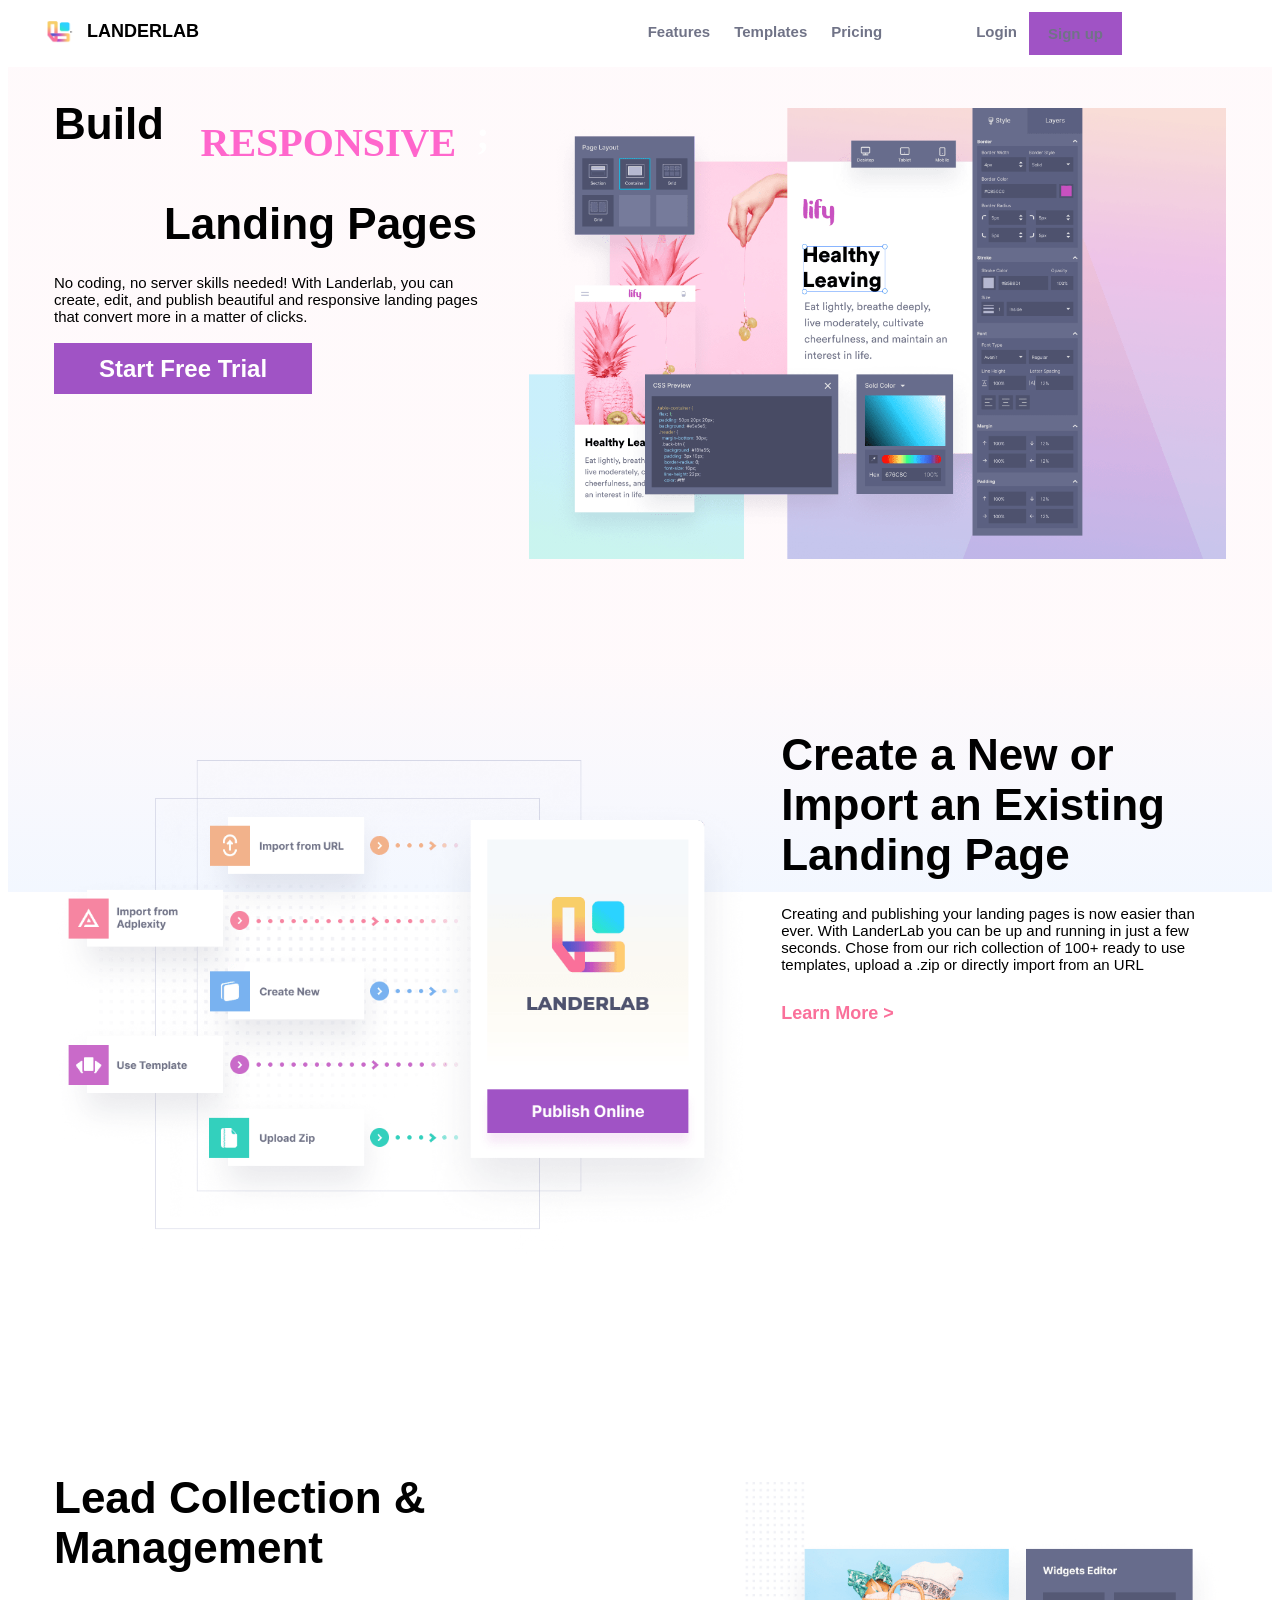
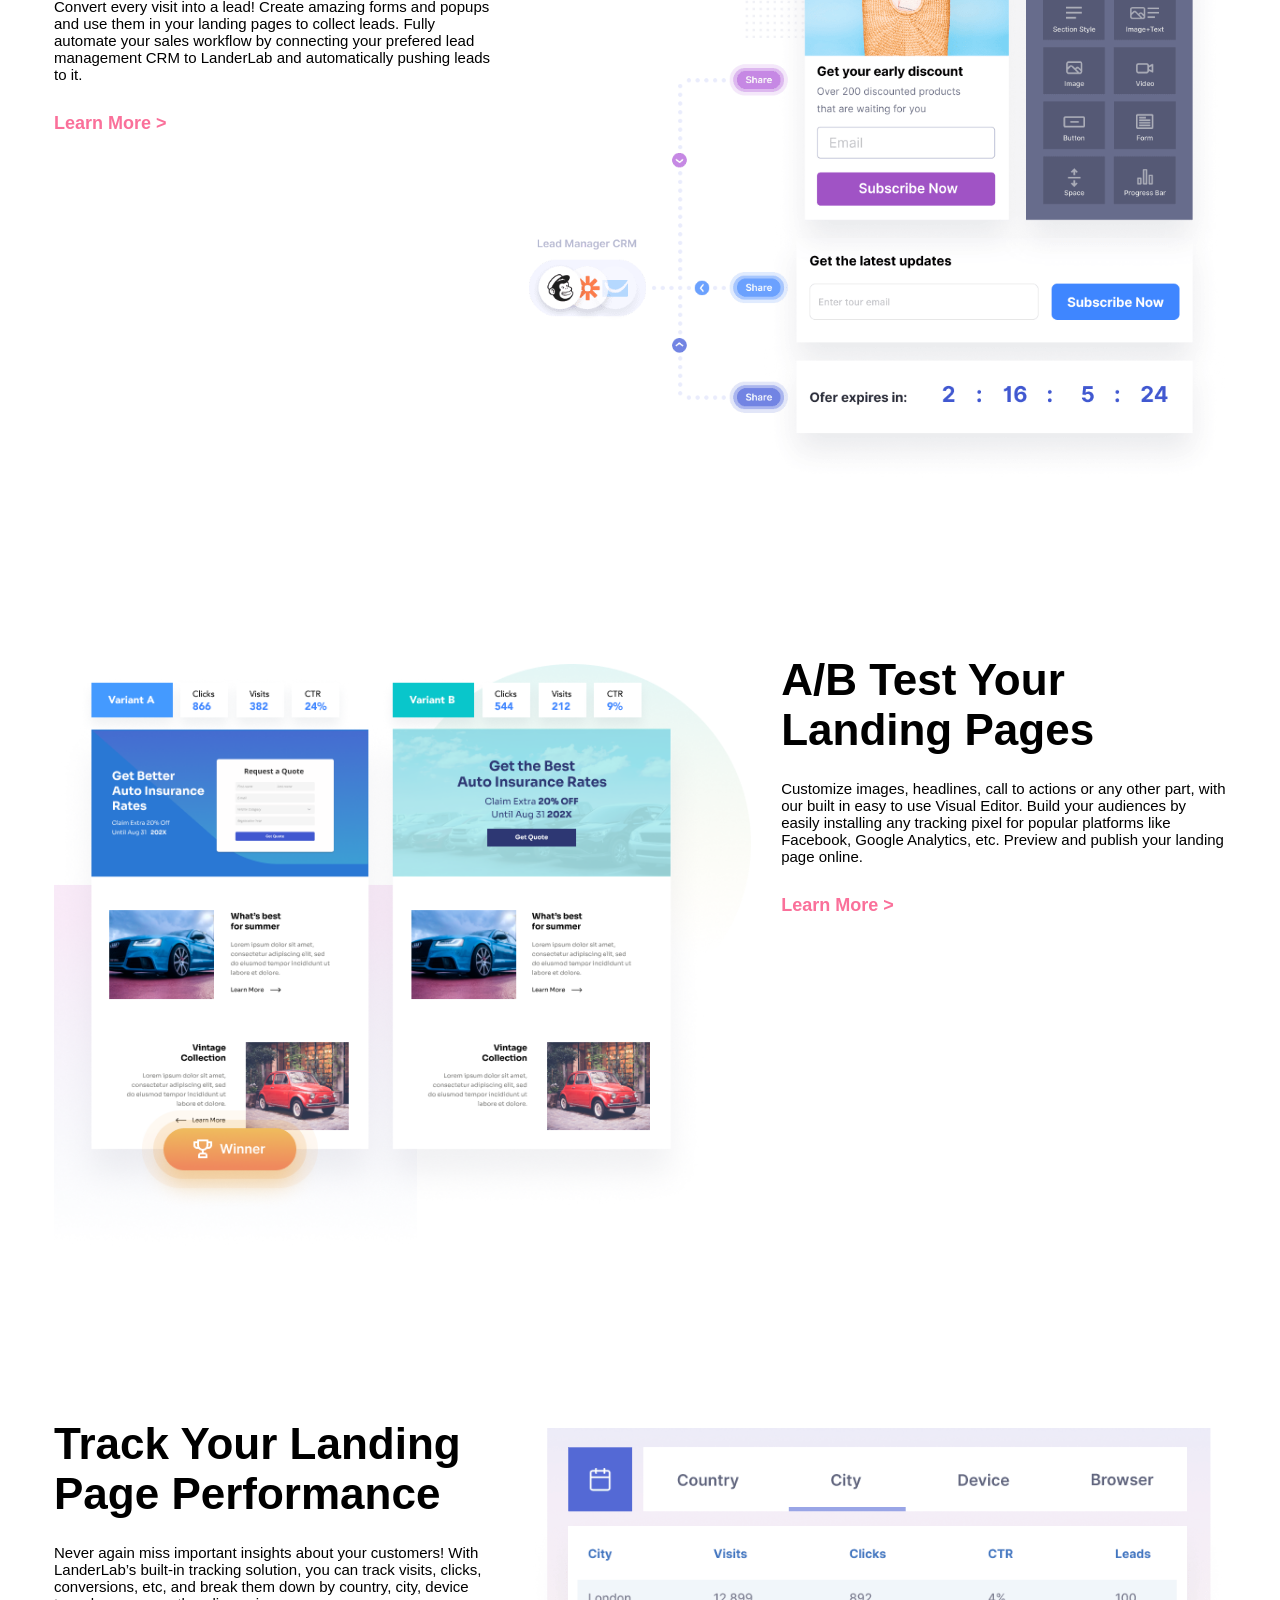
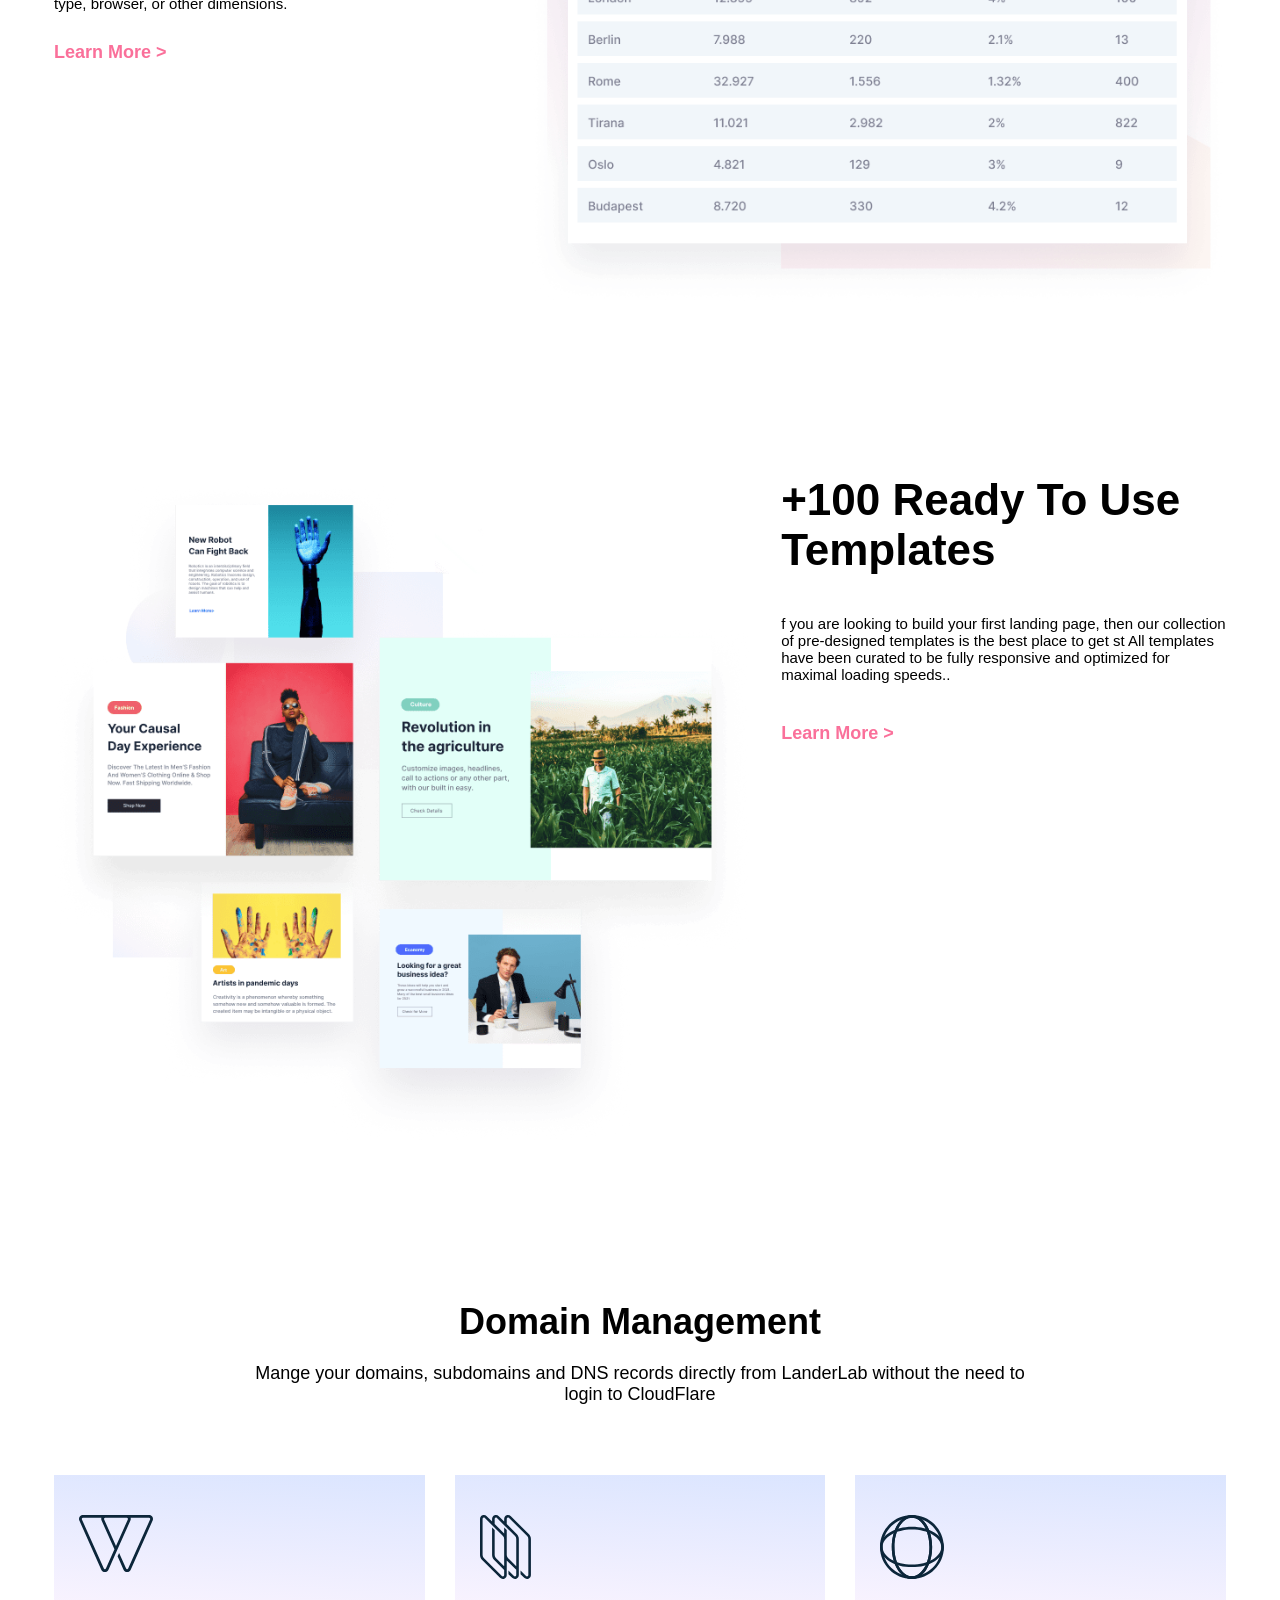
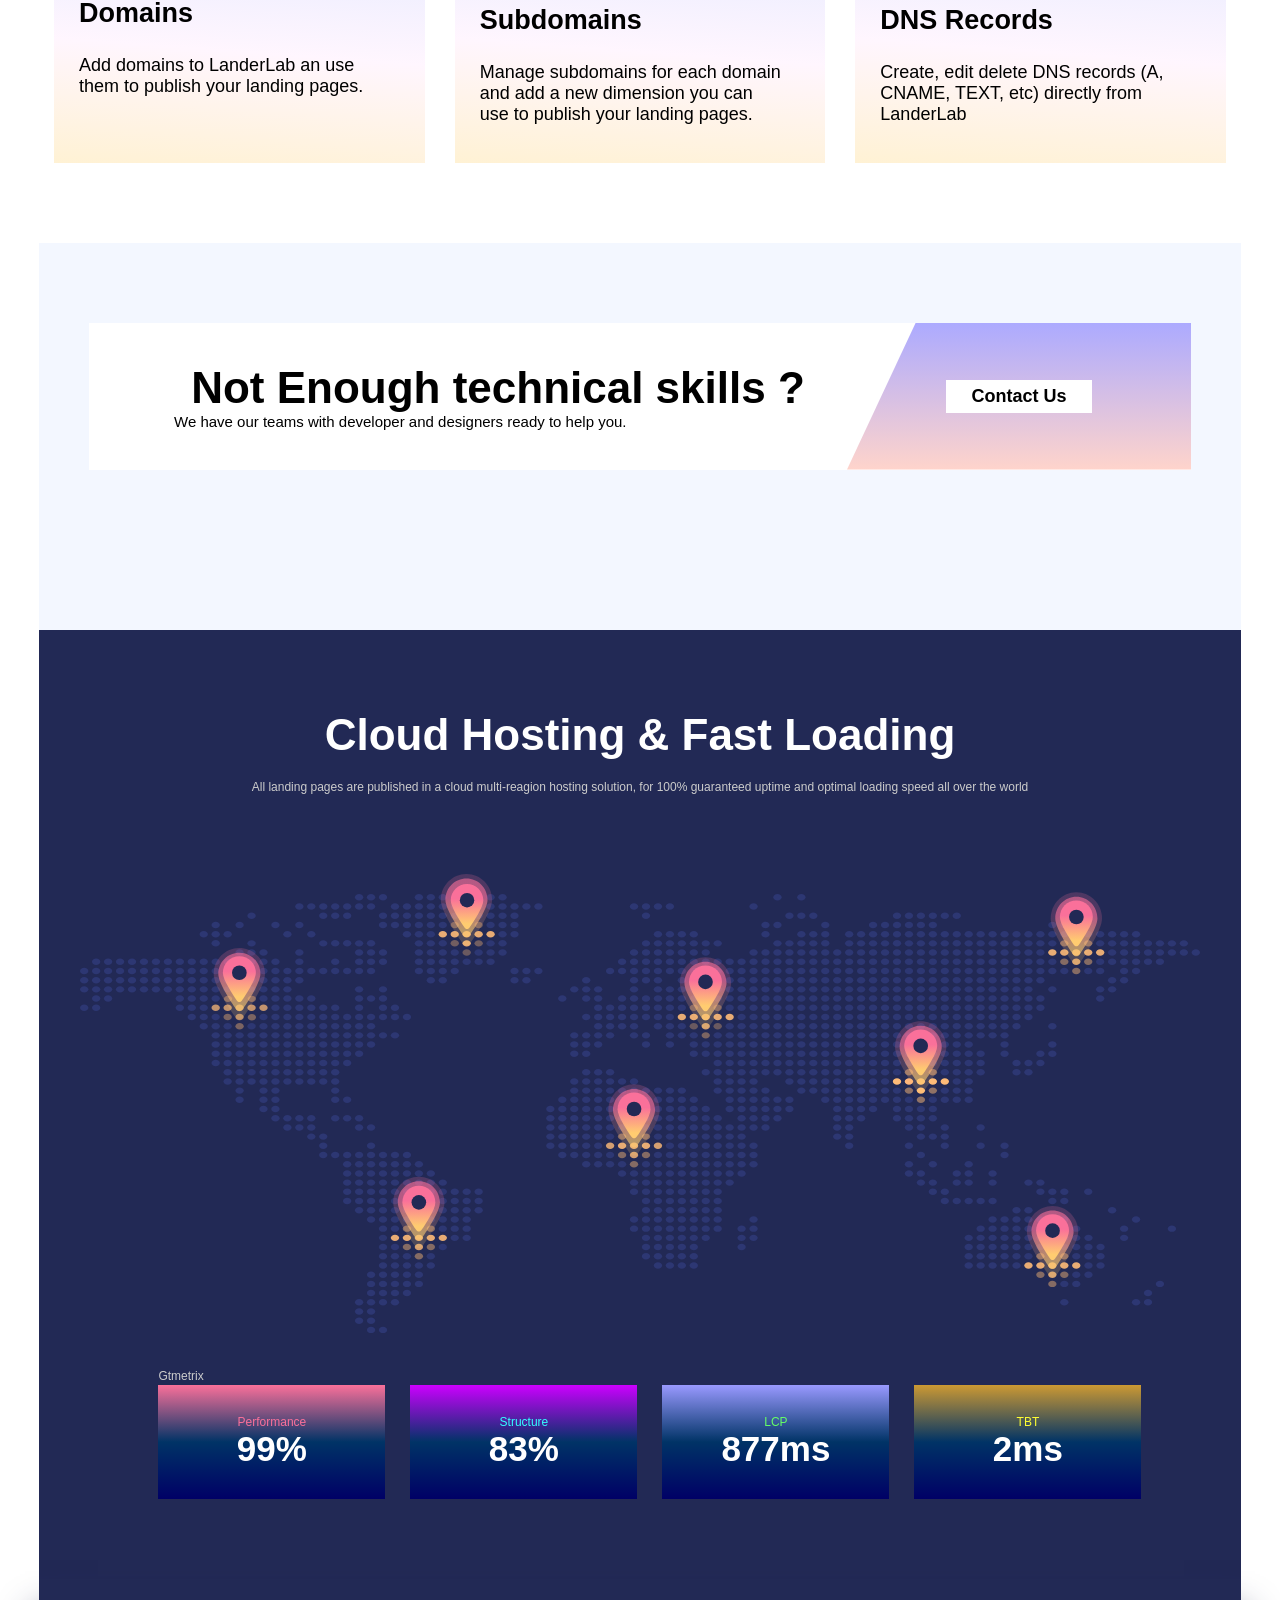
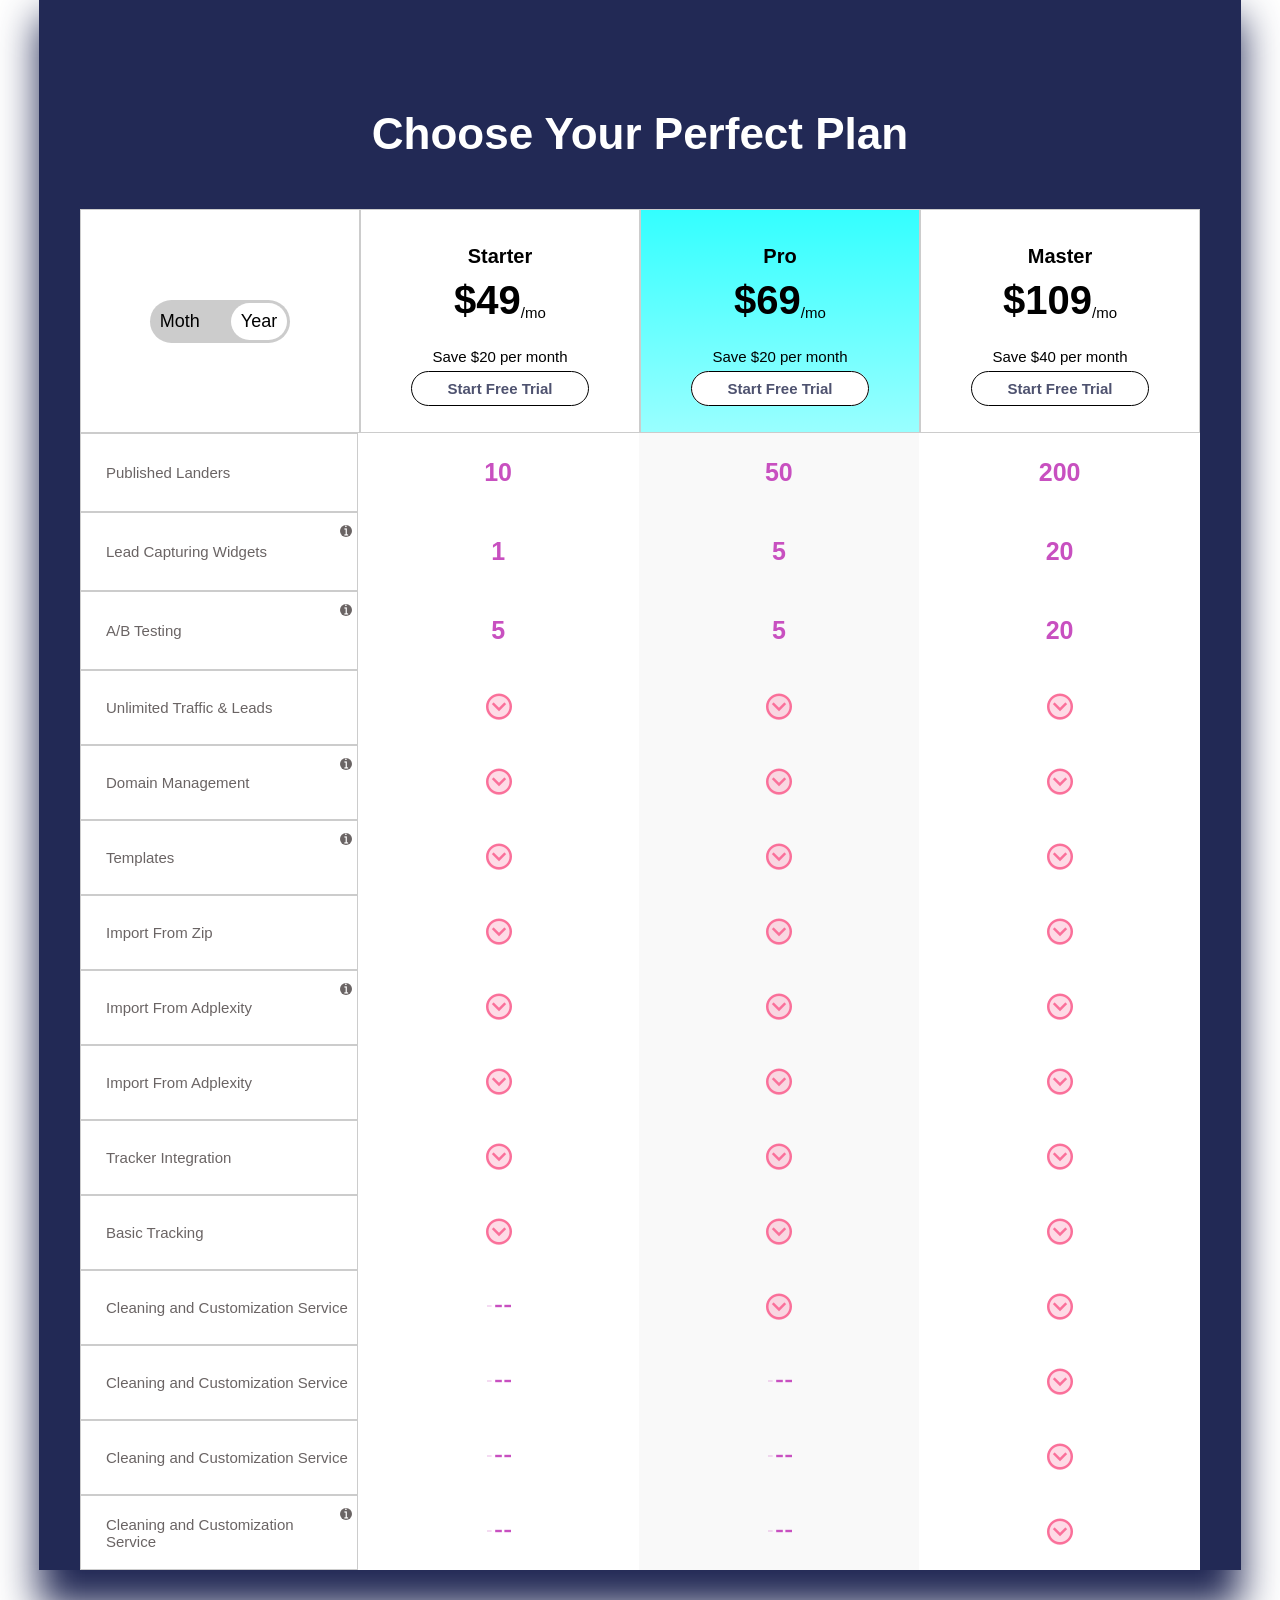
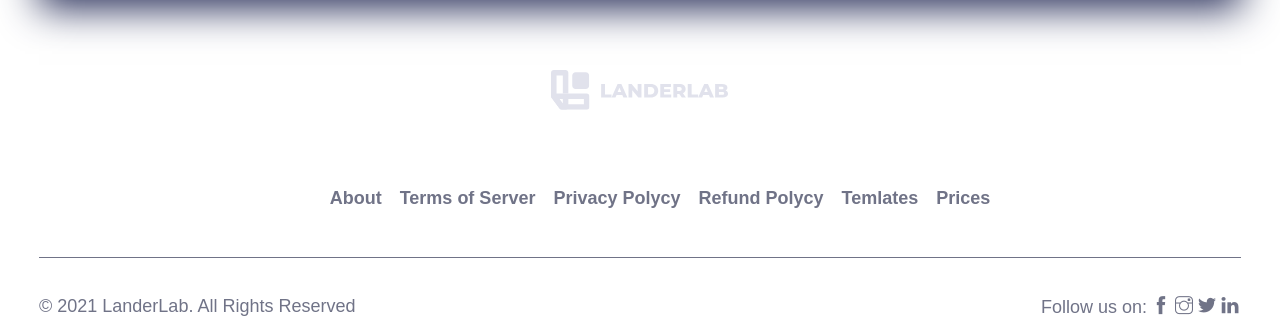
==== commit 5f211c68: "Thuong dang" ====
--- a/index.html
+++ b/index.html
@@ -408,7 +408,7 @@
             display: block;
             position: absolute;
             color: white;
-            top: 124%;
+            top: 500px;
             bottom: 0;
             left: 5px;
             right: 0;
@@ -826,7 +826,7 @@
 
                 </a>
                 <div class="heahder">
-                    <img src="/Asset/Images/logo.PNG" alt="">
+                    <img src="./Asset/Images/logo.PNG" alt="">
                     LANDERLAB
                 </div>
                 <div class="containerheader"></div>
@@ -866,11 +866,11 @@
                         and publish beautiful and responsive landing pages that convert more in a matter of clicks.</p>
                     <a class="build  btn" href="">Start Free Trial</a>
                 </div>
-                <img class="right55" src="/Asset/Images/build.png" alt="">
+                <img class="right55" src="./Asset/Images/build.png" alt="">
             </div>
             <!-- create -->
             <div class="content">
-                <img class="right55" src="/Asset/Images/create.png" alt="">
+                <img class="right55" src="./Asset/Images/create.png" alt="">
                 <div class="right45 contenttext">
                     &emsp;
                     &numsp;
@@ -896,14 +896,14 @@
 
                 </div>
 
-                <img class="right55 " src="/Asset/Images/lead.png" alt="">
+                <img class="right55 " src="./Asset/Images/lead.png" alt="">
                 <div class="nen"></div>
 
 
             </div>
             <!-- A/B -->
             <div class="content">
-                <img class="right55" src="/Asset/Images/Ab.png" alt="">
+                <img class="right55" src="./Asset/Images/Ab.png" alt="">
                 <div class="right45 contenttext">
                     &emsp;
                     &numsp;
@@ -930,7 +930,7 @@
                     <div class="btn"><a href="">Learn More ></a></div>
 
                 </div>
-                <img class="right55 " src="/Asset/Images/track.png" alt="">
+                <img class="right55 " src="./Asset/Images/track.png" alt="">
 
             </div>
             <!-- +100 -->
@@ -962,7 +962,7 @@
                     <!-- Domains -->
                     <div class="domain">
                         <div class="coldomain  ">
-                            <div class="icon"> <img src="/Asset/Images/domainsvg.svg" alt=""></div>
+                            <div class="icon"> <img src="./Asset/Images/domainsvg.svg" alt=""></div>
                             <h2>Domains</h2>
                             <p>Add domains to LanderLab an use them to publish your landing pages. &emsp;</p>
                             &emsp;
@@ -972,7 +972,7 @@
                     <!-- SubDomains -->
                     <div class="domain ">
                         <div class="coldomain">
-                            <div class="icon"> <img src="/Asset/Images/subdomain.svg" alt=""></div>
+                            <div class="icon"> <img src="./Asset/Images/subdomain.svg" alt=""></div>
                             <h2>Subdomains</h2>
                             <p>Manage subdomains for each domain and add a new dimension
                                 you can use to publish your landing pages.</p>
@@ -982,7 +982,7 @@
                     <!-- DNS Records -->
                     <div class="domain contai">
                         <div class="coldomain ">
-                            <div class="icon"><img src="/Asset/Images/DNS.svg" alt=""></div>
+                            <div class="icon"><img src="./Asset/Images/DNS.svg" alt=""></div>
                             <h2>DNS Records</h2>
                             <p>Create, edit delete DNS records (A, CNAME, TEXT, etc) directly from LanderLab</p>
                             &emsp;
@@ -1011,7 +1011,7 @@
                         <p class="textcloud">All landing pages are published in a cloud multi-reagion hosting solution,
                             for 100% guaranteed uptime and optimal loading speed all over the world</p>
                     </div>
-                    <img src="/Asset/Images/cloud.svg" alt="">
+                    <img src="./Asset/Images/cloud.svg" alt="">
 
                     <div class="Gtmetrix">
                         <div>
--- a/Asset/css/style.css
+++ b/Asset/css/style.css
@@ -149,7 +149,7 @@
   display:block;
   position:absolute;
   color:white;
-  top:-40%;
+  top:-38%;
   bottom:0;
   left:-600px;
   right:0;
@@ -215,6 +215,9 @@
 .domains h1{
     font-size: 36px;
     text-align: center;
+    margin: 0;
+    color: #000;
+    padding: 0;
     margin: 0;
 }
 .domains p{
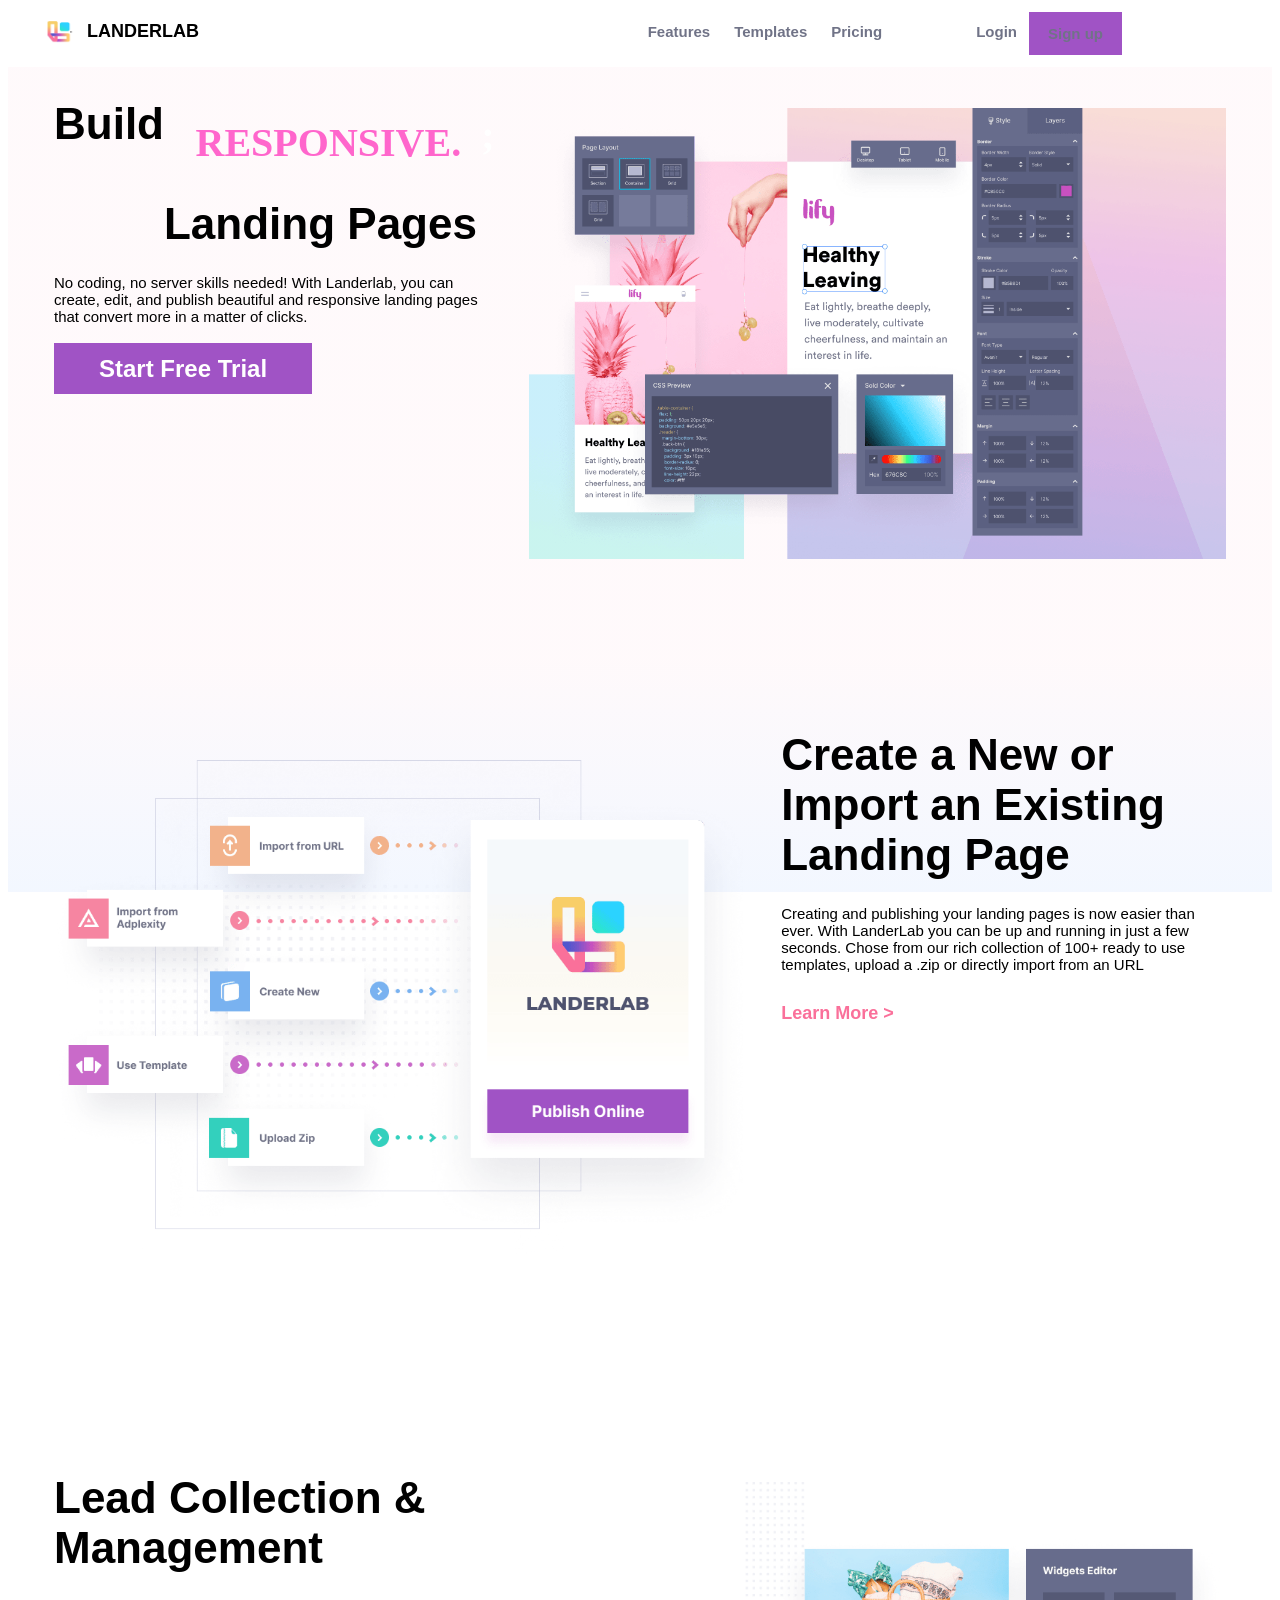
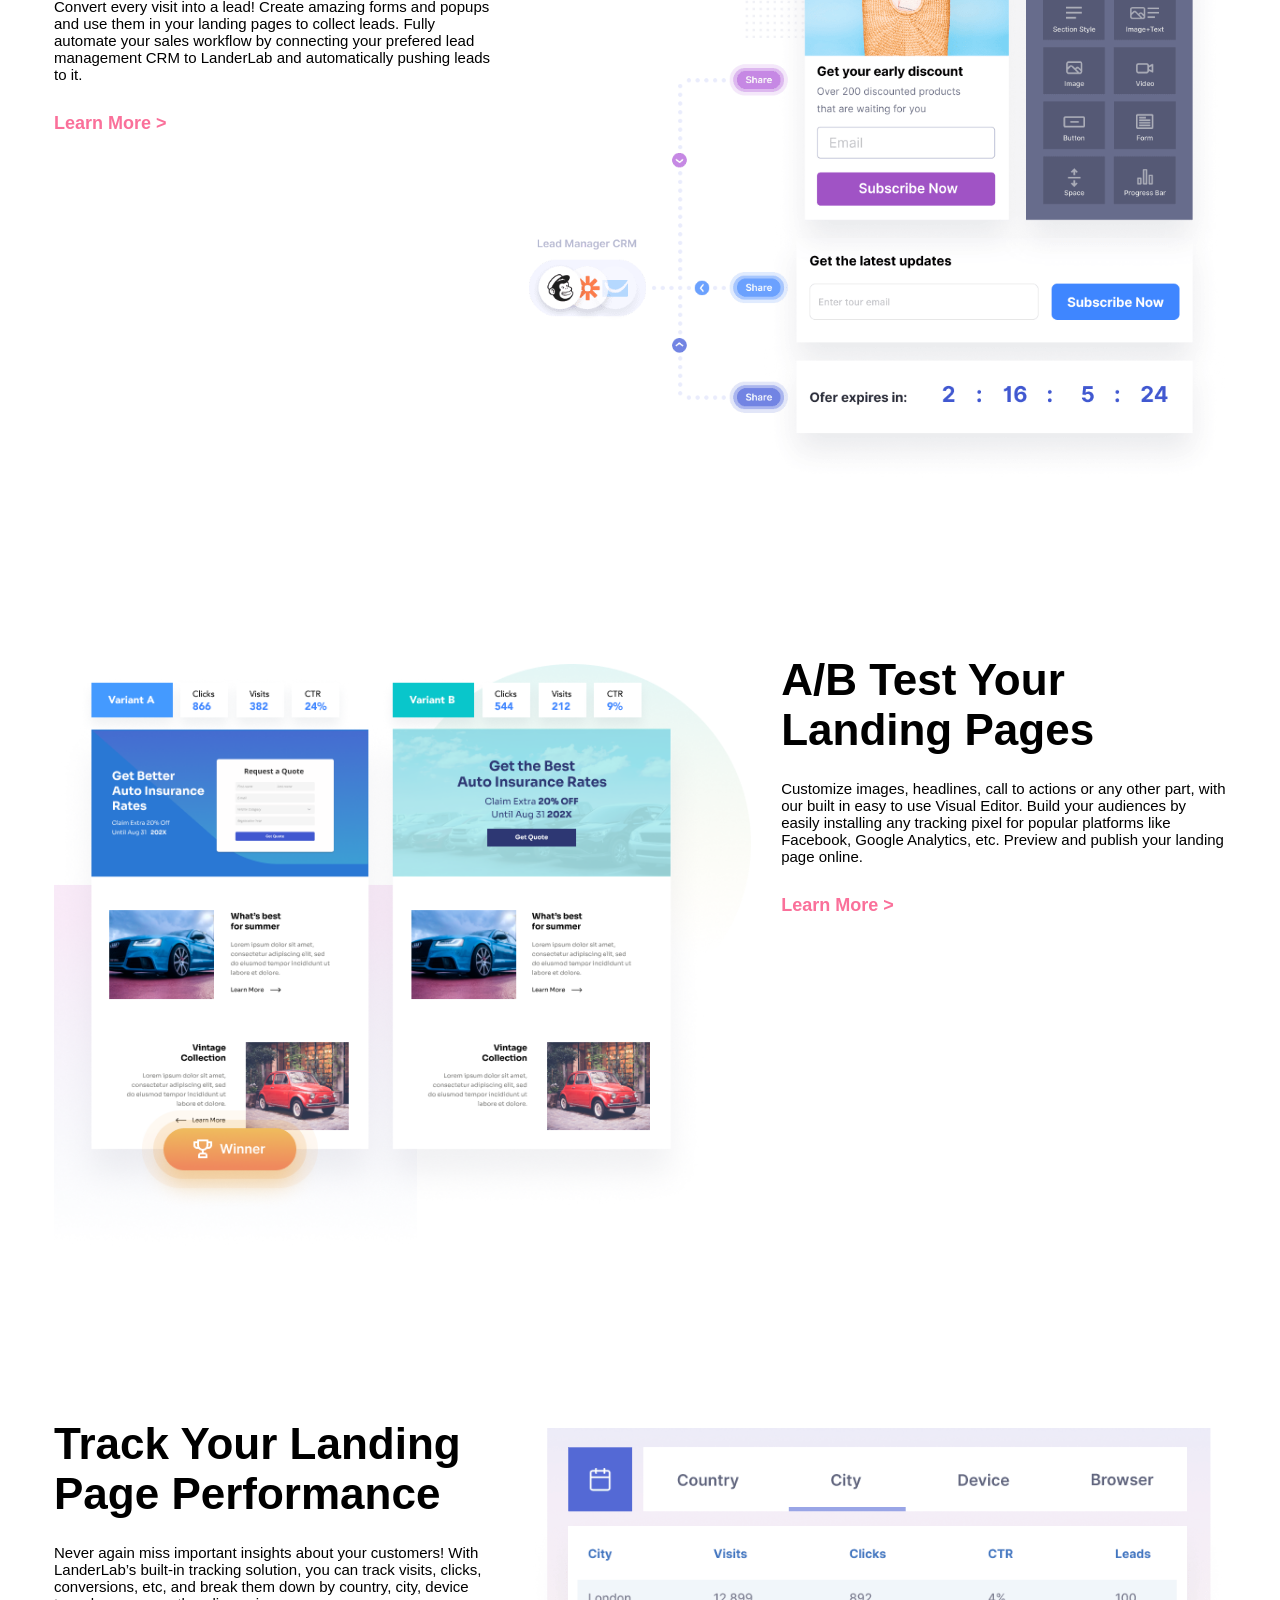
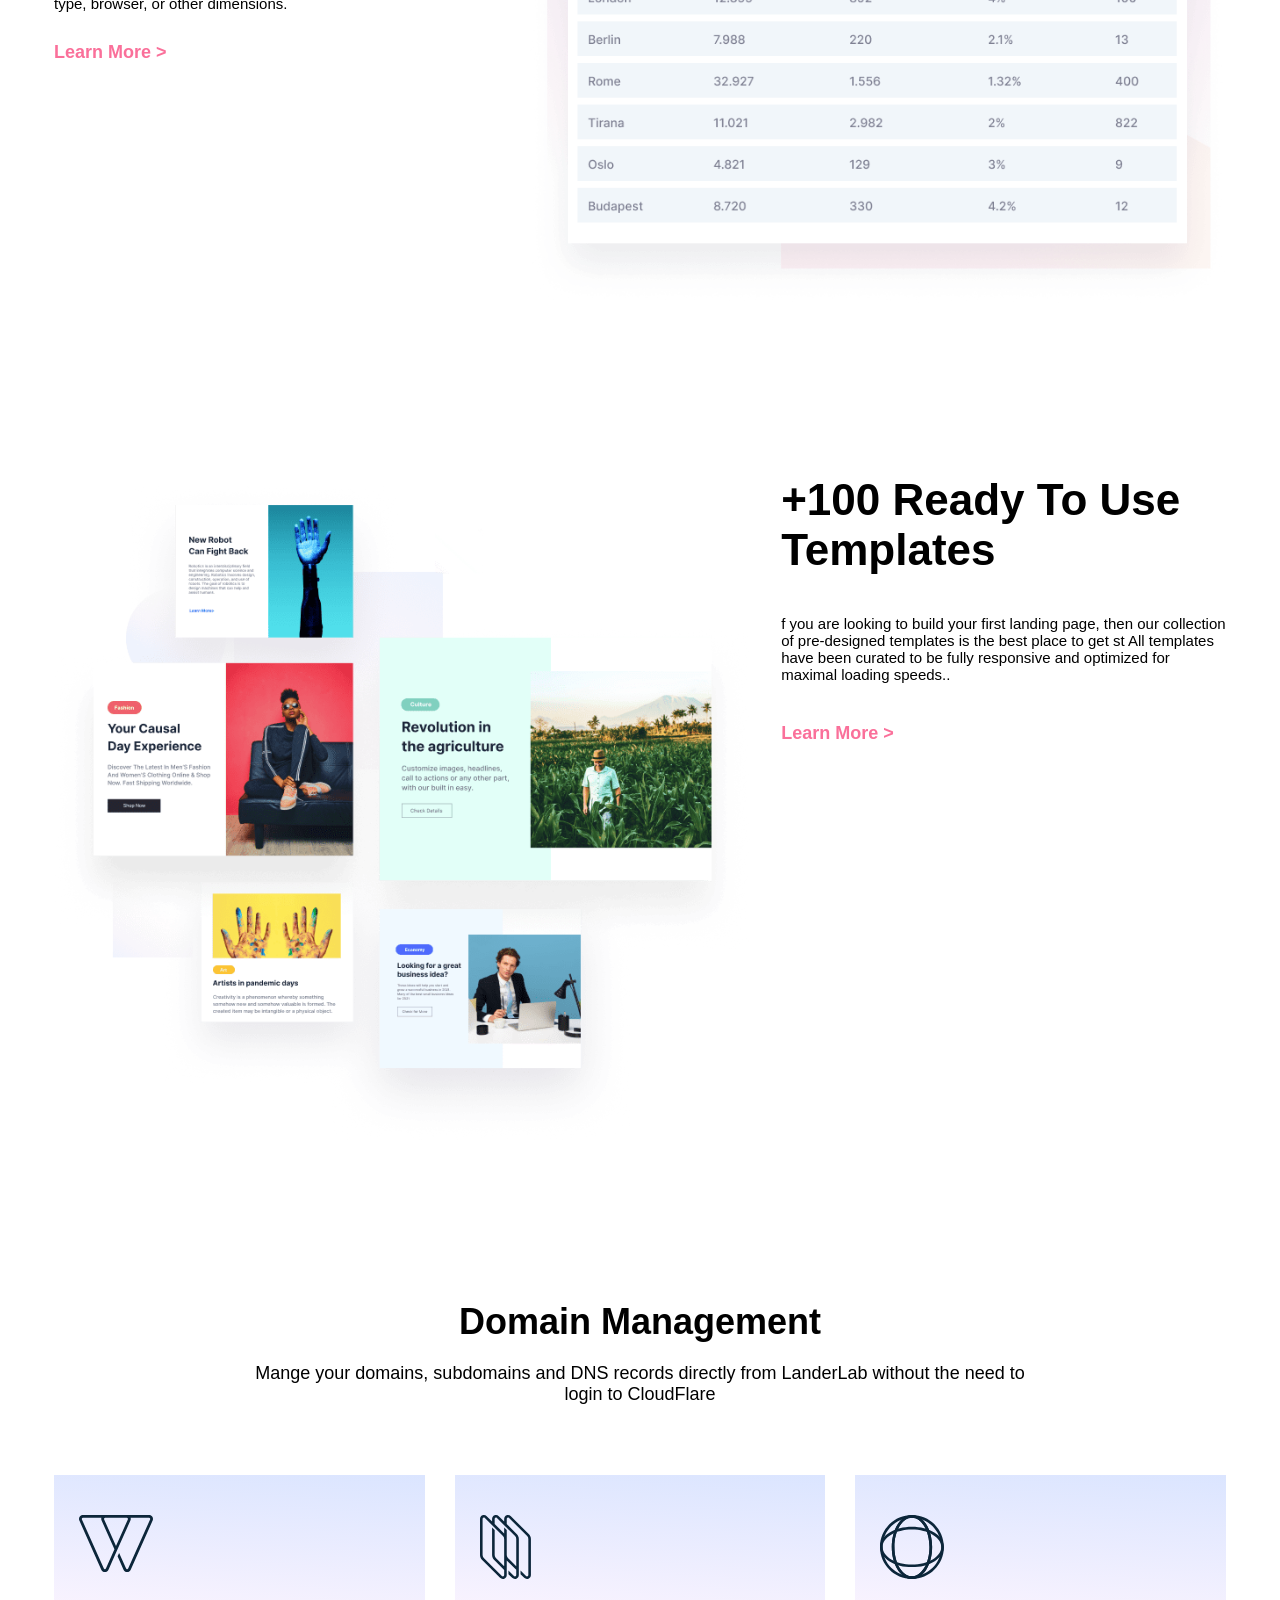
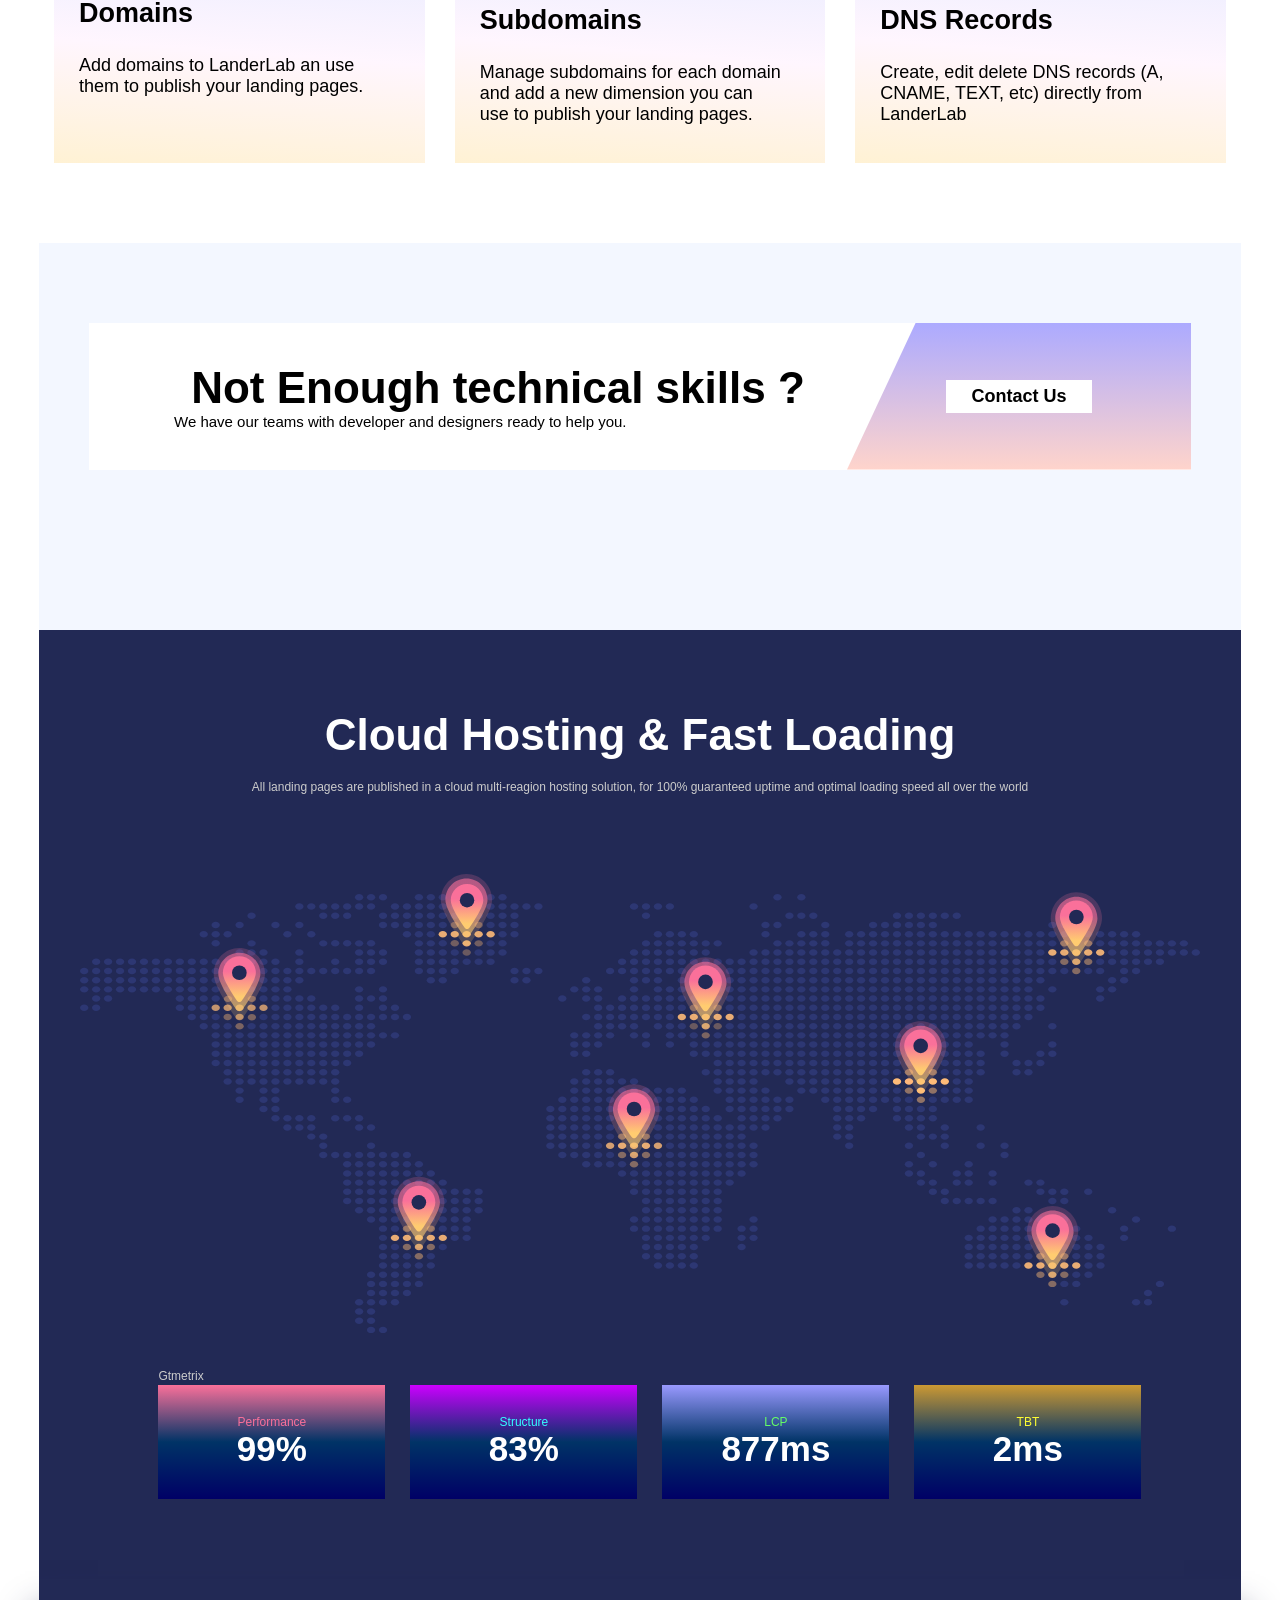
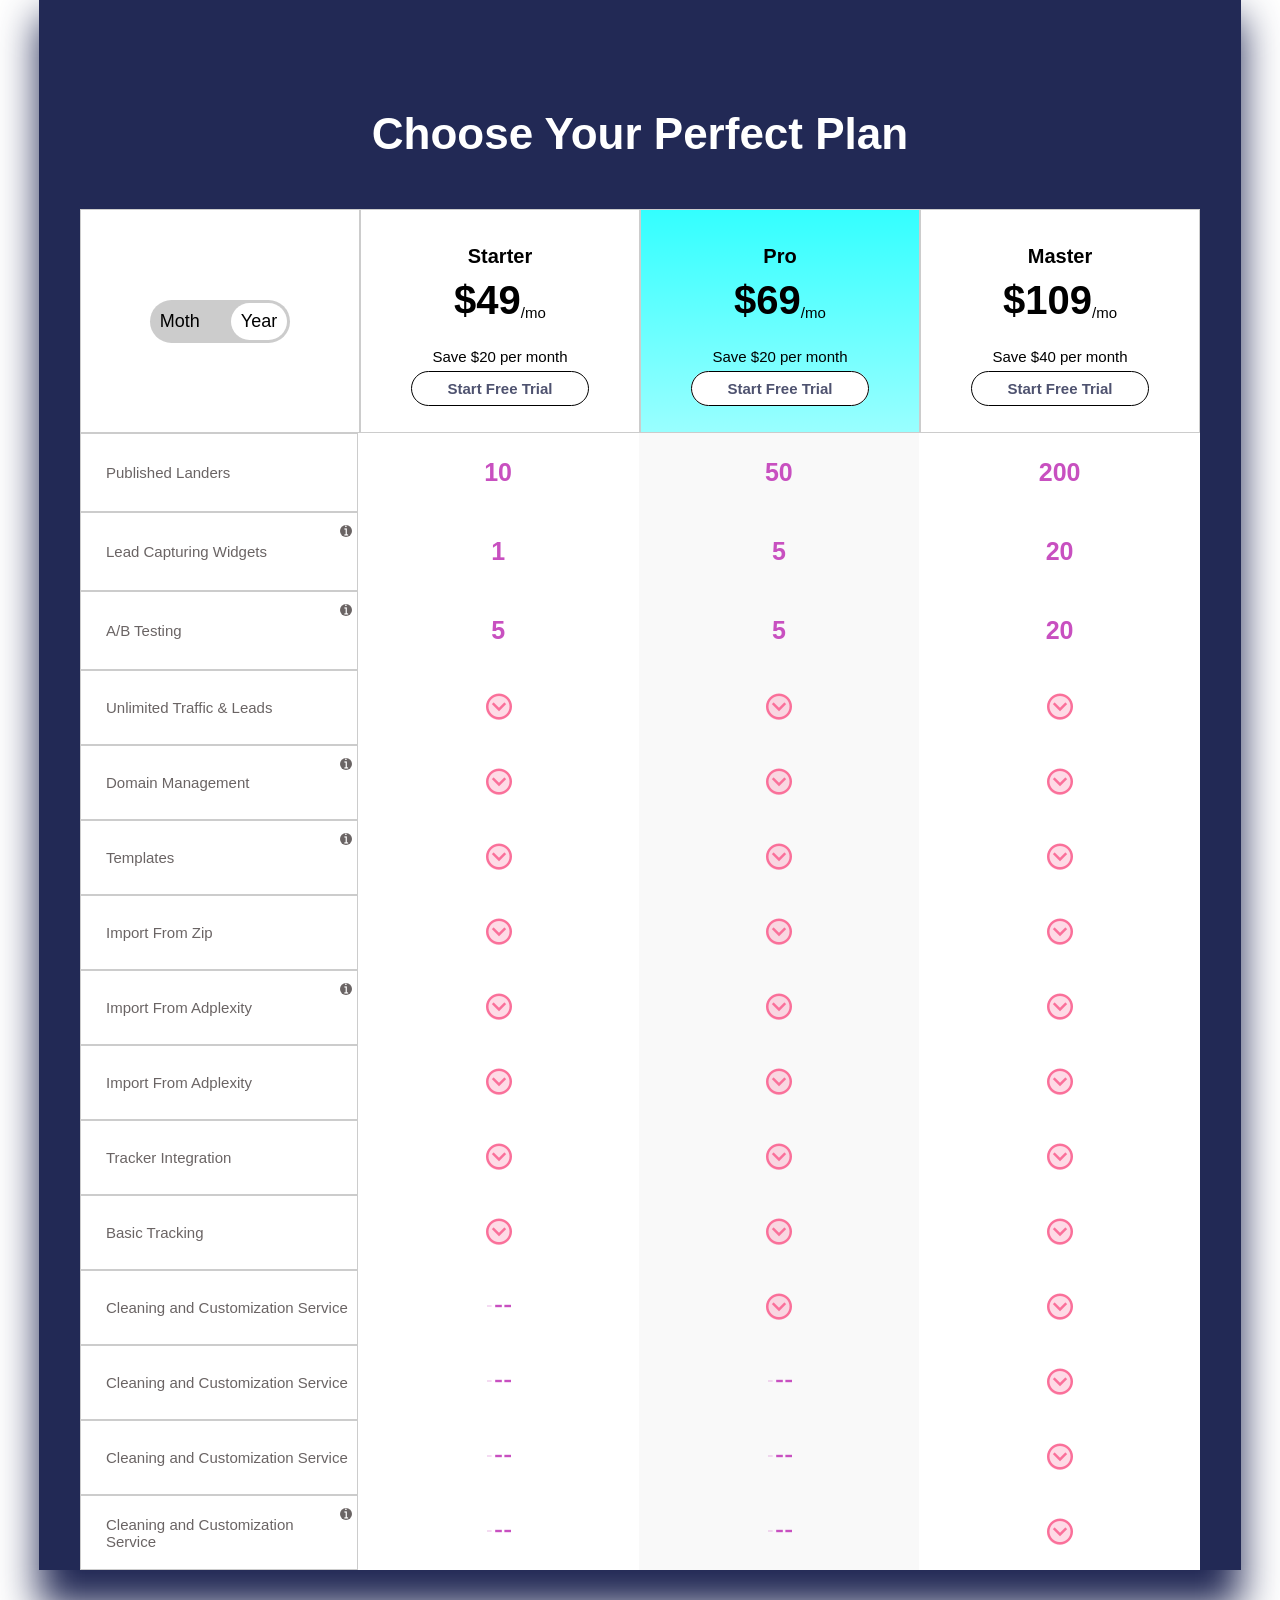
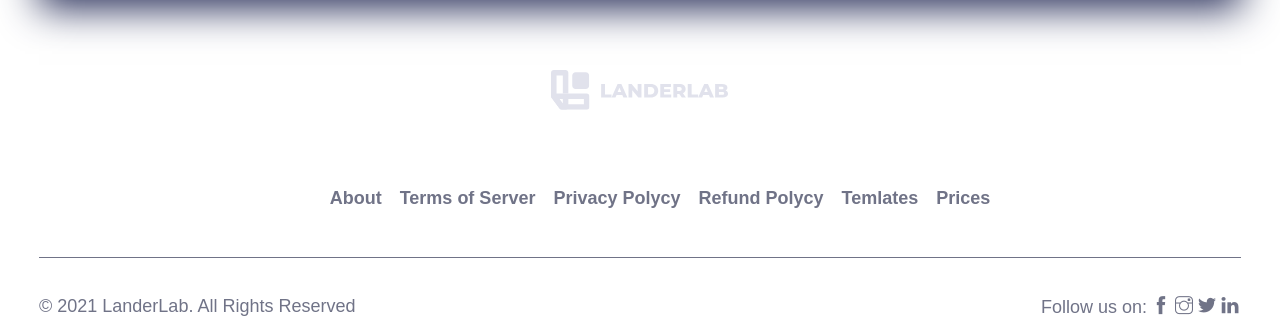
==== commit ad9ccf35: "thuong dang" ====
--- a/index.html
+++ b/index.html
@@ -342,6 +342,9 @@
             justify-content: center;
             font-size: 24px;
         }
+        #close{
+            display: none;
+        }
 
 
         #header .heahder {
@@ -408,10 +411,10 @@
             display: block;
             position: absolute;
             color: white;
-            top: 500px;
+            top: 100px;
             bottom: 0;
             left: 5px;
-            right: 0;
+           
             margin: auto;
         }
 
@@ -935,7 +938,7 @@
             </div>
             <!-- +100 -->
             <div class="content">
-                <img class="right55" src="/Asset/Images/+100.png" alt="">
+                <img class="right55" src="./Asset/Images/+100.png" alt="">
                 <div class="right45 contenttext">
                     &emsp;
                     &numsp;
@@ -1592,40 +1595,40 @@
 </script>
 <script>
 
-    var month = document.getElementById('moth');
-    var years = document.getElementById('year');
-    var thep1 = document.getElementById('div1');
-    var thep2 = document.getElementById('div2');
-    var thep3 = document.getElementById('div3');
-    var theh1 = document.getElementById('the1');
-    var theh2 = document.getElementById('the2')
-    var theh3 = document.getElementById('the3')
-    month.onclick = function () {
-        month.style.background = "white"
-        month.style.colors = "#FF00FF"
-        years.style.colors = "black"
-        years.style.background = "#ccc"
-        thep1.style.display = "none"
-        thep2.style.display = "none"
-        thep3.style.display = "none"
-        theh1.textContent = "$69"
-        theh2.textContent = "$89"
-        theh3.textContent = "$149"
+    var month1 = document.getElementById('moth');
+    var years1 = document.getElementById('year');
+    var thepi1 = document.getElementById('div1');
+    var thepi2 = document.getElementById('div2');
+    var thepi3 = document.getElementById('div3');
+    var thehi1 = document.getElementById('the1');
+    var thehi2 = document.getElementById('the2')
+    var thehi3 = document.getElementById('the3')
+    month1.onclick = function () {
+        month1.style.background = "white"
+        month1.style.colors = "#FF00FF"
+        years1.style.colors = "black"
+        years1.style.background = "#ccc"
+        thepi1.style.display = "none"
+        thepi2.style.display = "none"
+        thepi3.style.display = "none"
+        thehi1.textContent = "$69"
+        thehi2.textContent = "$89"
+        thehii3.textContent = "$149"
 
 
 
     }
-    years.onclick = function () {
-        years.style.background = "white"
-        years.style.colors = "#FF00FF"
-        month.style.colors = "black"
-        month.style.background = "#ccc"
-        thep1.style.display = "block"
-        thep2.style.display = "block"
-        thep3.style.display = "block"
-        theh1.textContent = "$49"
-        theh2.textContent = "$69"
-        theh3.textContent = "$109"
+    years1.onclick = function () {
+        years1.style.background = "white"
+        years1.style.colors = "#FF00FF"
+        month1.style.colors = "black"
+        month1.style.background = "#ccc"
+        thepi1.style.display = "block"
+        thepi2.style.display = "block"
+        thepi3.style.display = "block"
+        thehi1.textContent = "$49"
+        thehi2.textContent = "$69"
+        thehi3.textContent = "$109"
 
 
     }
